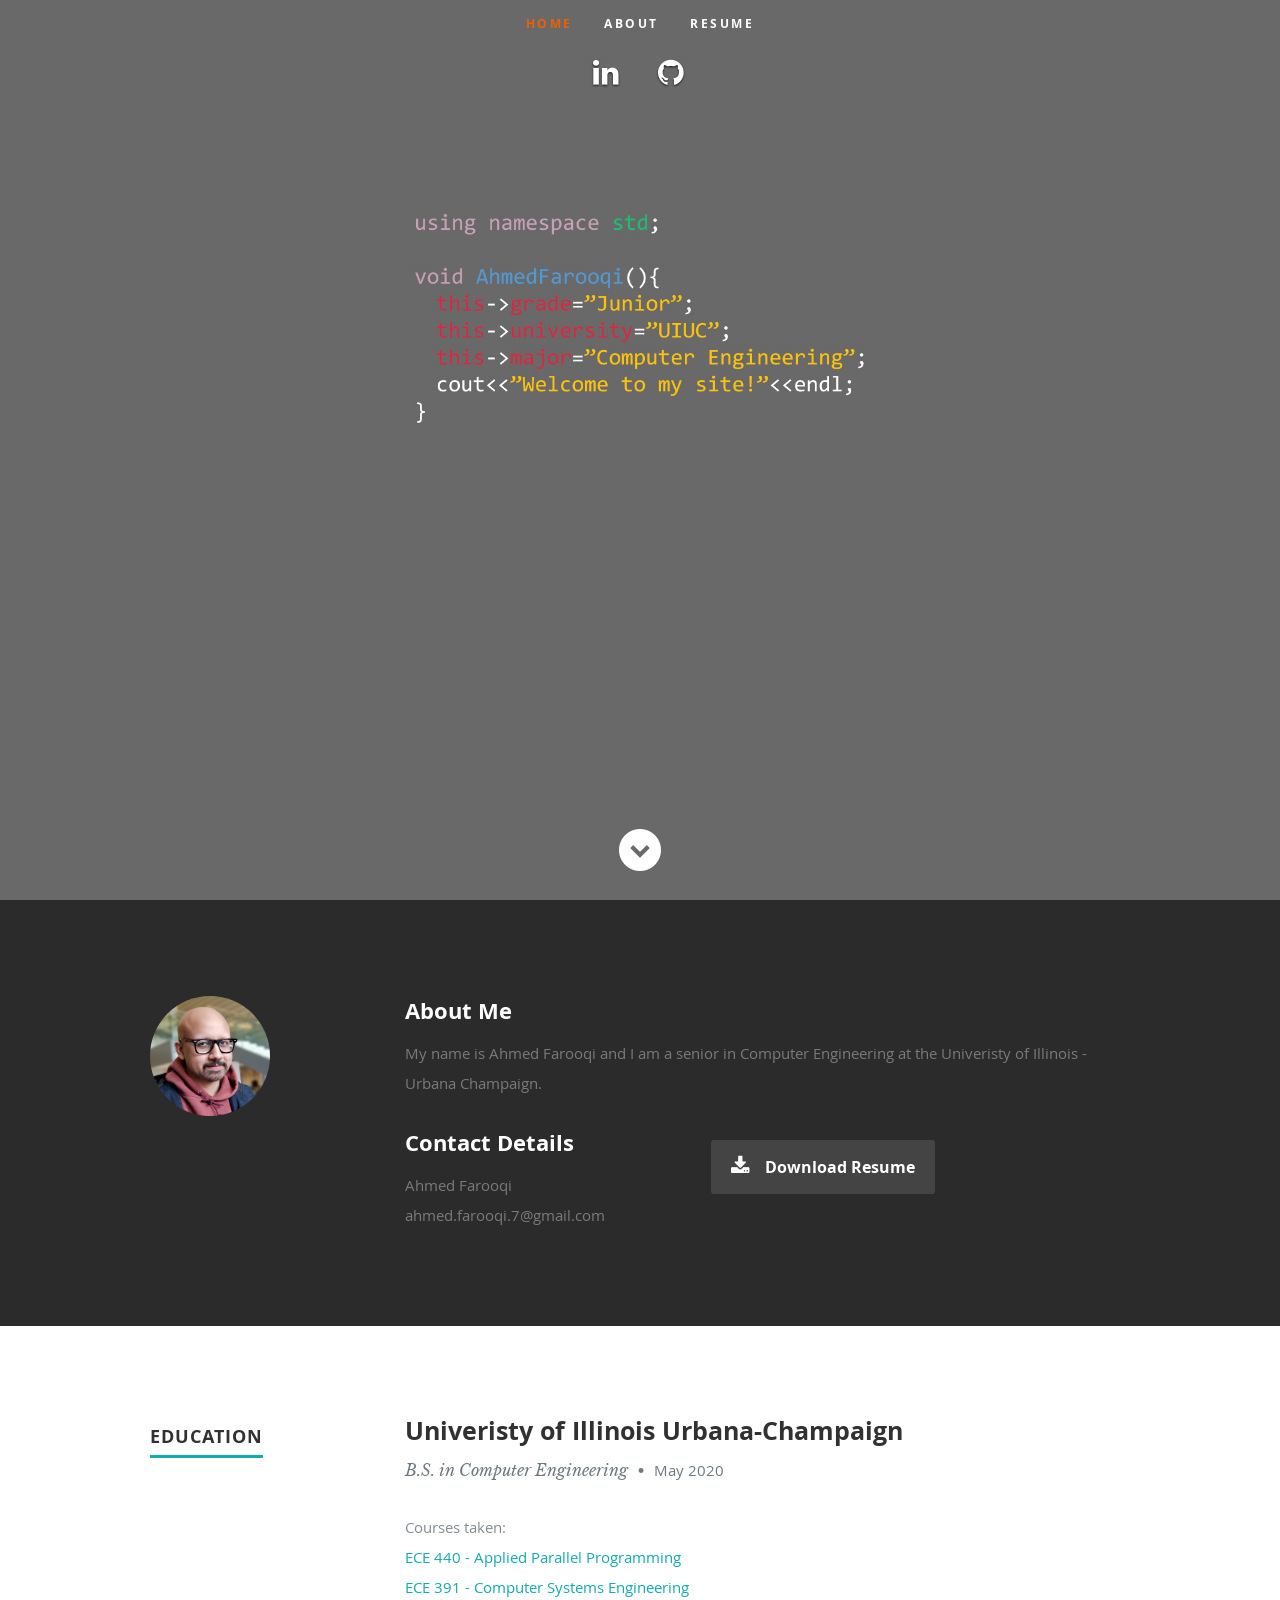
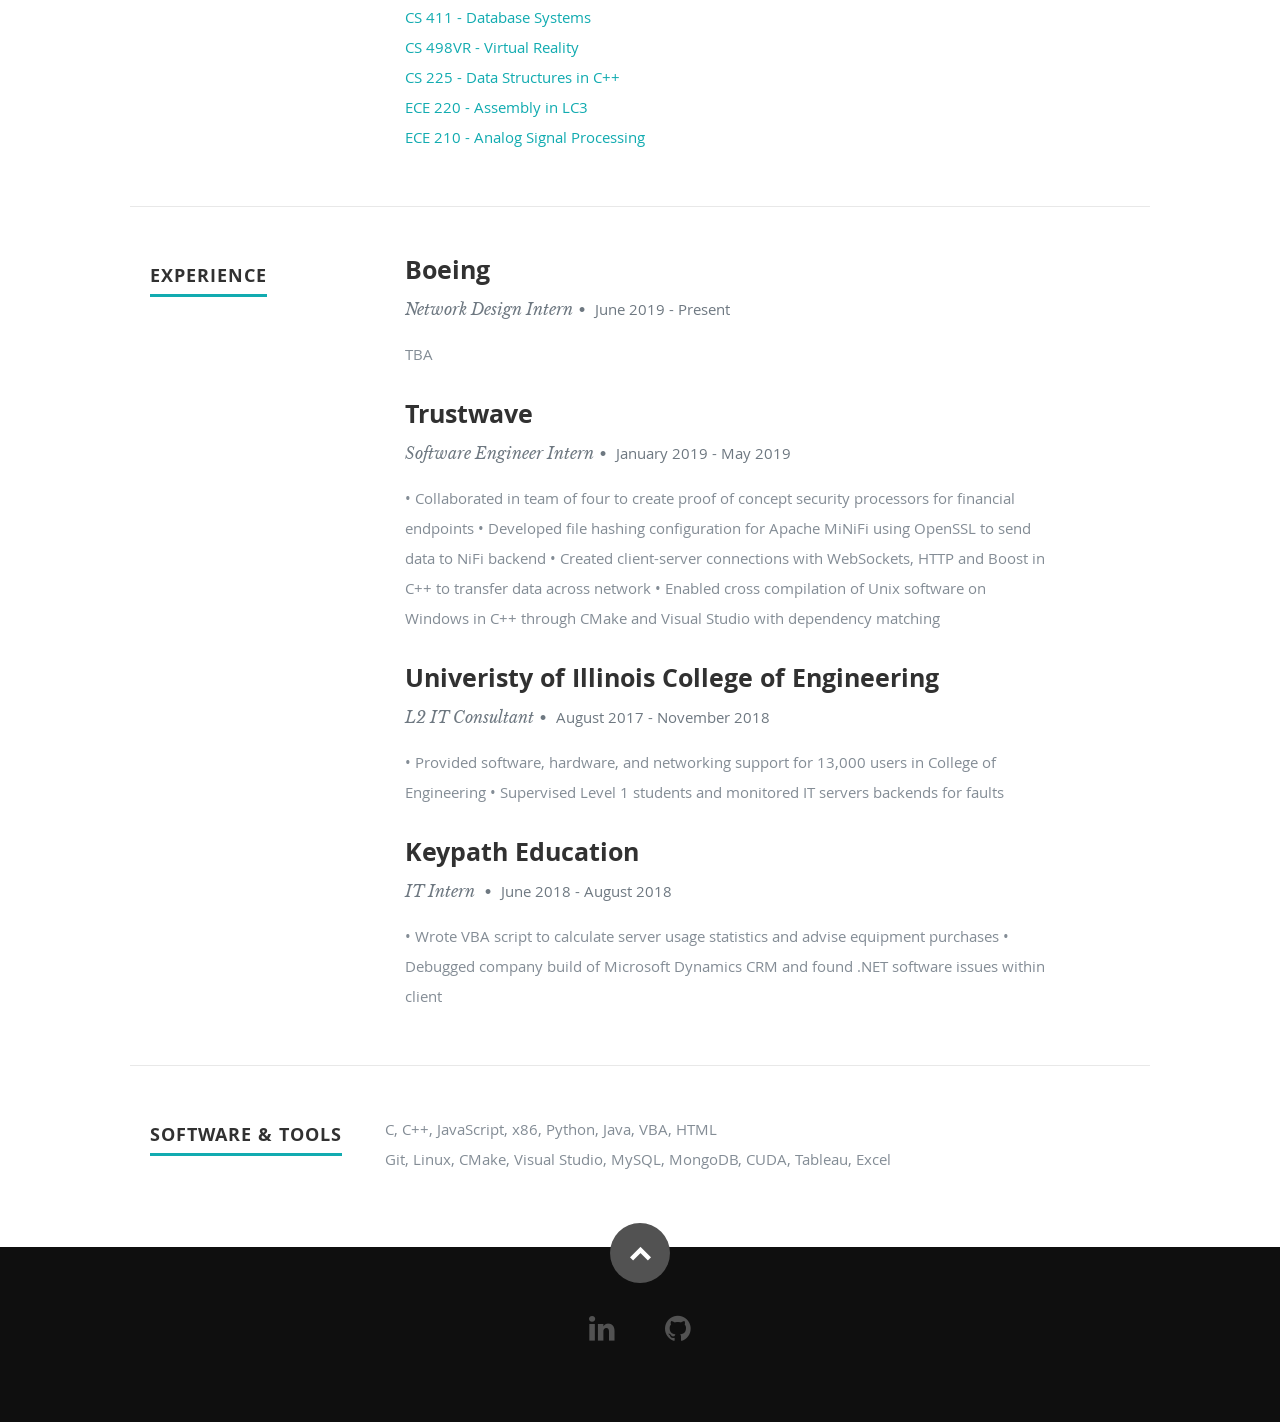
==== index.html @ 37fa0930 "formatingv2" ====
<!DOCTYPE html>

<html class="no-js" lang="en">
<head>

   <!--- Basic Page Needs
   ================================================== -->
   <meta charset="utf-8">
	<title>Ahmed Farooqi</title>
	<meta name="description" content="">
	<meta name="author" content="">

   <!-- Mobile Specific Metas
   ================================================== -->
	<meta name="viewport" content="width=device-width, initial-scale=1, maximum-scale=1">

	<!-- CSS
    ================================================== -->
   <link rel="stylesheet" href="css/default.css">
	<link rel="stylesheet" href="css/layout.css">
   <link rel="stylesheet" href="css/media-queries.css">
   <link rel="stylesheet" href="css/magnific-popup.css">

   <!-- Script
   ================================================== -->
	<script src="js/modernizr.js"></script>

   <!-- Favicons
	================================================== -->
	<link rel="shortcut icon" href="favicon.png" >

</head>

<body>

   <!-- Header
   ================================================== -->
   <header id="home">

      <nav id="nav-wrap">

         <a class="mobile-btn" href="#nav-wrap" title="Show navigation">Show navigation</a>
	      <a class="mobile-btn" href="#" title="Hide navigation">Hide navigation</a>

         <ul id="nav" class="nav">
            <li class="current"><a class="smoothscroll" href="#home">Home</a></li>
            <li><a class="smoothscroll" href="#about">About</a></li>
	         <li><a class="smoothscroll" href="#resume">Resume</a></li>
<!--             <li><a class="smoothscroll" href="#portfolio">Projects</a></li> -->

				<ul class="social">
    	        	<li><a href="https://www.linkedin.com/in/ahmedfarooqi/"><i class="fa fa-linkedin"></i></a></li>
					<li><a href="https://github.com/ahmedfarooqi"><i class="fa fa-github"></i></a></li>
            	</ul>

			 
         </ul> <!-- end #nav -->

      </nav> <!-- end #nav-wrap -->

<!--      <div class="row banner">-->
<!--         <div class="banner-text">-->
<!--            <h1 class="responsive-headline">Ahmed Farooqi</h1>-->
<!--            <h3><span>I am a junior in computer engineering at University of Illinois - UrbanaChampaign. Thank you for checking out my website!</span></h3>-->
<!--            <hr />-->
<!--            <ul class="social">-->
<!--               <li><a href="https://www.linkedin.com/in/ahmedfarooqi/"><i class="fa fa-linkedin"></i></a></li>-->
<!--				<li><a href="https://github.com/ahmedfarooqi"><i class="fa fa-github"></i></a></li>-->

<!--            </ul>-->
<!--         </div>-->
<!--      </div>-->

      <p class="scrolldown">
         <a class="smoothscroll" href="#about"><i class="icon-down-circle"></i></a>
      </p>

   </header> <!-- Header End -->


   <!-- About Section
   ================================================== -->
   <section id="about">

      <div class="row">

         <div class="three columns">

            <img class="profile-pic"  src="images/profilepic.jpg" alt="" />

         </div>

         <div class="nine columns main-col">

            <h2>About Me</h2>

            <p>My name is Ahmed Farooqi and I am a senior in Computer Engineering at the Univeristy of Illinois - Urbana Champaign.
            </p>

            <div class="row">

               <div class="columns contact-details">

                  <h2>Contact Details</h2>
                  <p class="address">
						   <span>Ahmed Farooqi</span><br>
						   
                     <span>ahmed.farooqi.7@gmail.com</span>
					   </p>

               </div>

               <div class="columns download">
                  <p>
                     <a href="https://drive.google.com/file/d/1cuCuncNG4S2mL6rkZmAM8iE_gE6pbC1V/view" class="button"><i class="fa fa-download"></i>Download Resume</a>
                  </p>
               </div>
			</div>
            
         </div> <!-- end .main-col -->
      </div>

   </section> <!-- About Section End-->


   <!-- Resume Section
   ================================================== -->
   <section id="resume">

      <!-- Education
      ----------------------------------------------- -->
      <div class="row education">

         <div class="three columns header-col">
            <h1><span>Education</span></h1>
         </div>

         <div class="nine columns main-col">

             

            <div class="row item">

               <div class="twelve columns">

                  <h3>Univeristy of Illinois Urbana-Champaign</h3>
                  <p class="info">B.S. in Computer Engineering <span>&bull;</span> <em class="date">May 2020</em></p>

                  <p>
                  <div>Courses taken:</div>
					<div><a>ECE 440 - Applied Parallel Programming</a></div>
					<div><a>ECE 391 - Computer Systems Engineering</a></div>
					<div><a>CS 411 - Database Systems</a></div>
					<div><a>CS 498VR - Virtual Reality</a></div>	
   				    <div><a>CS 225 - Data Structures in C++</a></div>
					<div><a>ECE 220 - Assembly in LC3</a></div>
				   <div><a>ECE 210 - Analog Signal Processing</a></div>
  
                  </p>

               </div>

            </div> <!-- item end -->

         </div> <!-- main-col end -->

      </div> <!-- End Education -->


      <!-- Work
      ----------------------------------------------- -->
      <div class="row work">

         <div class="three columns header-col">
            <h1><span>Experience</span></h1>
         </div>

         <div class="nine columns main-col">
			 
			 <div class="row item">

               <div class="twelve columns">

                  <h3>Boeing</h3>
                  <p class="info">Network Design Intern<span>&bull;</span> <em class="date">June 2019 - Present</em></p>

                  <p>
                  TBA
                  </p>

               </div>

            </div> <!-- item end -->
			 
			 <div class="row item">

               <div class="twelve columns">

                  <h3>Trustwave</h3>
                  <p class="info">Software Engineer Intern<span>&bull;</span> <em class="date">January 2019 - May 2019</em></p>

                  <p>
                  • Collaborated in team of four to create proof of concept security processors for financial endpoints 
				  • Developed file hashing configuration for Apache MiNiFi using OpenSSL to send data to NiFi backend 
				  • Created client-server connections with WebSockets, HTTP and Boost in C++ to transfer data across network 
				  • Enabled cross compilation of Unix software on Windows in C++ through CMake and Visual Studio with dependency matching
                  </p>

               </div>

            </div> <!-- item end -->
			 
			<div class="row item">

               <div class="twelve columns">

                  <h3>Univeristy of Illinois College of Engineering</h3>
                  <p class="info">L2 IT Consultant<span>&bull;</span> <em class="date">August 2017 - November 2018</em></p>

                  <p>
                  • Provided software, hardware, and networking support for 13,000 users in College of Engineering 
				  • Supervised Level 1 students and monitored IT servers backends for faults
                  </p>

               </div>

            </div> <!-- item end -->
            <div class="row item">

               <div class="twelve columns">

                  <h3>Keypath Education</h3>
                  <p class="info">IT Intern <span>&bull;</span> <em class="date">June 2018 - August 2018</em></p>

                  <p>
                  • Wrote VBA script to calculate server usage statistics and advise equipment purchases 
				  • Debugged company build of Microsoft Dynamics CRM and found .NET software issues within client 
                  </p>

               </div>

            </div> <!-- item end -->

            

         </div> <!-- main-col end -->

      </div> <!-- End Work -->


      <!-- Skills
      ----------------------------------------------- -->
      <div class="row skill">

         <div class="three columns header-col">
           <h1><span>Software & Tools</span></h1>
</div>
         C, C++, JavaScript, x86, Python, Java, VBA, HTML
         <div class="nine">


<!--          <div class="three columns header-col">-->
<!--            <h1><span>Tools</span></h1>-->
<!--         </div>-->Git, Linux, CMake, Visual Studio, MySQL, MongoDB, CUDA, Tableau, Excel
         <div class="nine columns main-col">  
		  </div>
			</div> <!-- main-col end -->

      </div> <!-- End skills -->

   </section> <!-- Resume Section End-->






<!--test-->




   <!-- footer
   ================================================== -->
   <footer>

      <div class="row">

         <div class="twelve columns">

            <ul class="social-links">
      
               <li><a href="https://www.linkedin.com/in/ahmedfarooqi/"><i class="fa fa-linkedin"></i></a></li>
				<li><a href="https://github.com/ahmedfarooqi"><i class="fa fa-github"></i></a></li>
          
            </ul>

        
         </div>

         <div id="go-top"><a class="smoothscroll" title="Back to Top" href="#home"><i class="icon-up-open"></i></a></div>

      </div>

   </footer> <!-- Footer End-->

   <!-- Java Script
   ================================================== -->
   <script src="http://ajax.googleapis.com/ajax/libs/jquery/1.10.2/jquery.min.js"></script>
   <script>window.jQuery || document.write('<script src="js/jquery-1.10.2.min.js"><\/script>')</script>
   <script type="text/javascript" src="js/jquery-migrate-1.2.1.min.js"></script>

   <script src="js/jquery.flexslider.js"></script>
   <script src="js/waypoints.js"></script>
   <script src="js/jquery.fittext.js"></script>
   <script src="js/magnific-popup.js"></script>
   <script src="js/init.js"></script>

</body>

</html>
---- css/default.css ----
/*


TOC:
a. Webfonts and Icon fonts
b. Reset
c. Default Styles
   1. Basic
   2. Typography
   3. Links
   4. Images
   5. Buttons
   6. Forms
d. Grid
e. Others
   1. Clearing
   2. Misc

=====================================================================  */

/* ------------------------------------------------------------------ */
/* a. Webfonts and Icon fonts
 ------------------------------------------------------------------ */

@import url("fonts.css");
@import url("fontello/css/fontello.css");
@import url("font-awesome/css/font-awesome.min.css");

/* ------------------------------------------------------------------
/* b. Reset
      Adapted from:
      Normalize.css - https://github.com/necolas/normalize.css/
      HTML5 Doctor Reset - html5doctor.com/html-5-reset-stylesheet/
/* ------------------------------------------------------------------ */

html, body, div, span, object, iframe,
h1, h2, h3, h4, h5, h6, p, blockquote, pre,
abbr, address, cite, code,
del, dfn, em, img, ins, kbd, q, samp,
small, strong, sub, sup, var,
b, i,
dl, dt, dd, ol, ul, li,
fieldset, form, label, legend,
table, caption, tbody, tfoot, thead, tr, th, td,
article, aside, canvas, details, figcaption, figure,
footer, header, hgroup, menu, nav, section, summary,
time, mark, audio, video {
   margin: 0;
   padding: 0;
   border: 0;
   outline: 0;
   font-size: 100%;
   vertical-align: baseline;
   background: transparent;
}

article,aside,details,figcaption,figure,
footer,header,hgroup,menu,nav,section {
   display: block;
}

audio,
canvas,
video {
   display: inline-block;
}

audio:not([controls]) {
   display: none;
   height: 0;
}

[hidden] { display: none; }

code, kbd, pre, samp {
   font-family: monospace, serif;
   font-size: 1em;
}

pre {
   white-space: pre;
   white-space: pre-wrap;
   word-wrap: break-word;
}

blockquote, q { quotes: &#8220 &#8220; }

blockquote:before, blockquote:after,
q:before, q:after {
   content: '';
   content: none;
}

ins {
   background-color: #ff9;
   color: #000;
   text-decoration: none;
}

mark {
   background-color: #A7F4F6;
   color: #555;
}

del { text-decoration: line-through; }

abbr[title], dfn[title] {
   border-bottom: 1px dotted;
   cursor: help;
}

table {
   border-collapse: collapse;
   border-spacing: 0;
}


/* ------------------------------------------------------------------ */
/* c. Default and Basic Styles
      Adapted from:
      Skeleton CSS Framework - http://www.getskeleton.com/
      Typeplate Typographic Starter Kit - http://typeplate.com/
/* ------------------------------------------------------------------ */

/*  1. Basic  ------------------------------------------------------- */

*,
*:before,
*:after {
   -moz-box-sizing: border-box;
   -webkit-box-sizing: border-box;
   box-sizing: border-box;
}

html {
   font-size: 62.5%;
   -webkit-font-smoothing: antialiased;
}

body {
   background: #fff;
   font-family: 'opensans-regular', sans-serif;
   font-weight: normal;
   font-size: 15px;
   line-height: 30px;
	color: #838C95;

   -webkit-font-smoothing: antialiased; /* Fix for webkit rendering */
	-webkit-text-size-adjust: 100%;
}

/*  2. Typography
       Vertical rhythm with leading derived from 6
--------------------------------------------------------------------- */

h1, h2, h3, h4, h5, h6 {
   color: #313131;
	font-family: 'opensans-bold', sans-serif;
   font-weight: normal;
}
h1 a, h2 a, h3 a, h4 a, h5 a, h6 a { font-weight: inherit; }
h1 { font-size: 38px; line-height: 42px; margin-bottom: 12px; letter-spacing: -1px; }
h2 { font-size: 28px; line-height: 36px; margin-bottom: 6px; }
h3 { font-size: 22px; line-height: 30px; margin-bottom: 12px; }
h4 { font-size: 20px; line-height: 30px; margin-bottom: 6px; }
h5 { font-size: 18px; line-height: 30px; }
h6 { font-size: 14px; line-height: 30px; }
.subheader { }

p { margin: 0 0 30px 0; }
p img { margin: 0; }
p.lead {
   font: 19px/36px 'opensans-light', sans-serif;
   margin-bottom: 18px;
}

/* for 'em' and 'strong' tags, font-size and line-height should be same with
the body tag due to rendering problems in some browsers */
em { font: 15px/30px 'opensans-italic', sans-serif; }
strong, b { font: 15px/30px 'opensans-bold', sans-serif; }
small { font-size: 11px; line-height: inherit; }

/*	Blockquotes */
blockquote {
   margin: 30px 0px;
   padding-left: 40px;
   position: relative;
}
blockquote:before {
   content: "\201C";
   opacity: 0.45;
   font-size: 80px;
   line-height: 0px;
   margin: 0;
   font-family: arial, sans-serif;

   position: absolute;
   top:  30px;
	left: 0;
}
blockquote p {
   font-family: 'librebaskerville-italic', serif;
   padding: 0;
   font-size: 18px;
   line-height: 36px;
}
blockquote cite {
   display: block;
   font-size: 12px;
   font-style: normal;
   line-height: 18px;
}
blockquote cite:before { content: "\2014 \0020"; }
blockquote cite a,
blockquote cite a:visited { color: #8B9798; border: none }

/* ---------------------------------------------------------------------
/*  Pull Quotes Markup
/*
    <aside class="pull-quote">
		<blockquote>
			<p></p>
		</blockquote>
	 </aside>
/*
/* --------------------------------------------------------------------- */
.pull-quote {
   position: relative;
	padding: 18px 30px 18px 0px;
}
.pull-quote:before,
.pull-quote:after {
	height: 1em;
	opacity: 0.45;
	position: absolute;
	font-size: 80px;
   font-family: Arial, Sans-Serif;
}
.pull-quote:before {
	content: "\201C";
	top:  33px;
	left: 0;
}
.pull-quote:after {
	content: '\201D';
	bottom: -33px;
	right: 0;
}
.pull-quote blockquote {
   margin: 0;
}
.pull-quote blockquote:before {
   content: none;
}

/* Abbreviations */
abbr {
   font-family: 'opensans-bold', sans-serif;
	font-variant: small-caps;
	text-transform: lowercase;
   letter-spacing: .5px;
	color: gray;
}
abbr:hover { cursor: help; }

/* drop cap */
.drop-cap:first-letter {
	float: left;
	margin: 0;
	padding: 14px 6px 0 0;
	font-size: 84px;
	font-family: /* Copperplate */ 'opensans-bold', sans-serif;
   line-height: 60px;
	text-indent: 0;
	background: transparent;
	color: inherit;
}

hr { border: solid #E3E3E3; border-width: 1px 0 0; clear: both; margin: 11px 0 30px; height: 0; }


/*  3. Links  ------------------------------------------------------- */

a, a:visited {
   text-decoration: none;
   outline: 0;
   color: #11ABB0;

   -webkit-transition: color .3s ease-in-out;
   -moz-transition: color .3s ease-in-out;
   -o-transition: color .3s ease-in-out;
   transition: color .3s ease-in-out;
}
a:hover, a:focus { color: #313131; }
p a, p a:visited { line-height: inherit; }


/*  4. List  --------------------------------------------------------- */

ul, ol { margin-bottom: 24px; margin-top: 12px; }
ul { list-style: none outside; }
ol { list-style: decimal; }
ol, ul.square, ul.circle, ul.disc { margin-left: 30px; }
ul.square { list-style: square outside; }
ul.circle { list-style: circle outside; }
ul.disc { list-style: disc outside; }
ul ul, ul ol,
ol ol, ol ul { margin: 6px 0 6px 30px; }
ul ul li, ul ol li,
ol ol li, ol ul li { margin-bottom: 6px; }
li { line-height: 18px; margin-bottom: 12px; }
ul.large li { }
li p { }

/* ---------------------------------------------------------------------
/*  Stats Tab Markup

    <ul class="stats-tabs">
		<li><a href="#">[value]<b>[name]</b></a></li>
	 </ul>

    Extend this object into your markup.
/*
/* --------------------------------------------------------------------- */
.stats-tabs {
   padding: 0;
   margin: 24px 0;
}
.stats-tabs li {
	display: inline-block;
	margin: 0 10px 18px 0;
	padding: 0 10px 0 0;
	border-right: 1px solid #ccc;
}
.stats-tabs li:last-child {
	margin: 0;
	padding: 0;
	border: none;
}
.stats-tabs li a {
	display: inline-block;
	font-size: 22px;
	font-family: 'opensans-bold', sans-serif;
   border: none;
   color: #313131;
}
.stats-tabs li a:hover {
   color:#11ABB0;
}
.stats-tabs li a b {
	display: block;
	margin: 6px 0 0 0;
	font-size: 13px;
	font-family: 'opensans-regular', sans-serif;
   color: #8B9798;
}

/* definition list */
dl { margin: 12px 0; }
dt { margin: 0; color:#11ABB0; }
dd { margin: 0 0 0 20px; }

/* Lining Definition Style Markup */
.lining dt,
.lining dd {
	display: inline;
	margin: 0;
}
.lining dt + dt:before,
.lining dd + dt:before {
	content: "\A";
	white-space: pre;
}
.lining dd + dd:before {
	content: ", ";
}
.lining dd:before {
	content: ": ";
	margin-left: -0.2em;
}

/* Dictionary Definition Style Markup */
.dictionary-style dt {
	display: inline;
	counter-reset: definitions;
}
.dictionary-style dt + dt:before {
	content: ", ";
	margin-left: -0.2em;
}
.dictionary-style dd {
	display: block;
	counter-increment: definitions;
}
.dictionary-style dd:before {
	content: counter(definitions, decimal) ". ";
}

/* Pagination */
.pagination {
   margin: 36px auto;
   text-align: center;
}
.pagination ul li {
   display: inline-block;
   margin: 0;
   padding: 0;
}
.pagination .page-numbers {
   font: 15px/18px 'opensans-bold', sans-serif;
   display: inline-block;
   padding: 6px 10px;
   margin-right: 3px;
   margin-bottom: 6px;
	color: #6E757C;
	background-color: #E6E8EB;

	-webkit-transition: all 200ms ease-in-out;
	-moz-transition: all 200ms ease-in-out;
	-o-transition: all 200ms ease-in-out;
	-ms-transition: all 200ms ease-in-out;
	transition: all 200ms ease-in-out;

   -moz-border-radius: 3px;
   -webkit-border-radius: 3px;
   -khtml-border-radius: 3px;
	border-radius: 3px;
}
.pagination .page-numbers:hover {
   background: #838A91;
   color: #fff;
}
.pagination .current,
.pagination .current:hover {
   background-color: #11ABB0;
   color: #fff;
}
.pagination .inactive,
.pagination .inactive:hover {
   background-color: #E6E8EB;
	color: #A9ADB2;
}
.pagination .prev, .pagination .next {}

/*  5. Images  --------------------------------------------------------- */

img {
   max-width: 100%;
   height: auto;
}
img.pull-right { margin: 12px 0px 0px 18px; }
img.pull-left { margin: 12px 18px 0px 0px; }

/*  6. Buttons  --------------------------------------------------------- */

.button,
.button:visited,
button,
input[type="submit"],
input[type="reset"],
input[type="button"] {
   font: 16px/30px 'opensans-bold', sans-serif;
   background: #11ABB0;
   display: inline-block;
	text-decoration: none;
   letter-spacing: 0;
   color: #fff;
	padding: 12px 20px;
	margin-bottom: 18px;
   border: none;
   cursor: pointer;
   height: auto;

   -webkit-transition: all .2s ease-in-out;
	-moz-transition: all .2s ease-in-out;
	-o-transition: all .2s ease-in-out;
	-ms-transition: all .2s ease-in-out;
	transition: all .2s ease-in-out;

   -moz-border-radius: 3px;
   -webkit-border-radius: 3px;
   -khtml-border-radius: 3px;
   border-radius: 3px;
}

.button:hover,
button:hover,
input[type="submit"]:hover,
input[type="reset"]:hover,
input[type="button"]:hover {
   background: #3d4145;
   color: #fff;
}

.button:active,
button:active,
input[type="submit"]:active,
input[type="reset"]:active,
input[type="button"]:active {
   background: #3d4145;
   color: #fff;
}

.button.full-width,
button.full-width,
input[type="submit"].full-width,
input[type="reset"].full-width,
input[type="button"].full-width {
	width: 100%;
	padding-left: 0 !important;
	padding-right: 0 !important;
	text-align: center;
}

/* Fix for odd Mozilla border & padding issues */
button::-moz-focus-inner,
input::-moz-focus-inner {
    border: 0;
    padding: 0;
}


/*  7. Forms  --------------------------------------------------------- */

form { margin-bottom: 24px; }
fieldset { margin-bottom: 24px; }

input[type="text"],
input[type="password"],
input[type="email"],
textarea,
select {
   display: block;
   padding: 18px 15px;
   margin: 0 0 24px 0;
   border: 0;
   outline: none;
   vertical-align: middle;
   min-width: 225px;
	max-width: 100%;
   font-size: 15px;
   line-height: 24px;
	color: #647373;
	background: #D3D9D9;

}

/* select { padding: 0;
   width: 220px;
   } */

input[type="text"]:focus,
input[type="password"]:focus,
input[type="email"]:focus,
textarea:focus {
   color: #B3B7BC;
	background-color: #3d4145;
}

textarea { min-height: 220px; }

label,
legend {
   font: 16px/24px 'opensans-bold', sans-serif;
	margin: 12px 0;
   color: #3d4145;
   display: block;
}
label span,
legend span {
	color: #8B9798;
   font: 14px/24px 'opensans-regular', sans-serif;
}

input[type="checkbox"],
input[type="radio"] {
    font-size: 15px;
    color: #737373;
}

input[type="checkbox"] { display: inline; }

/* ------------------------------------------------------------------ */
/* d. Grid
---------------------------------------------------------------------
   gutter = 40px.
/* ------------------------------------------------------------------ */

/* default
--------------------------------------------------------------- */
.row {
   width: 96%;
   max-width: 1020px;
   margin: 0 auto;
}
/* fixed width for IE8 */
.ie .row { width: 1000px ; }

.narrow .row { max-width: 980px; }

.row .row { width: auto; max-width: none; margin: 0 -20px; }

/* row clearing */
.row:before,
.row:after {
    content: " ";
    display: table;
}
.row:after {
    clear: both;
}

.column, .columns {
   position: relative;
   padding: 0 20px;
   min-height: 1px;
   float: left;
}
.column.centered, .columns.centered  {
    float: none;
    margin: 0 auto;
}

/* removed gutters */
.row.collapsed > .column,
.row.collapsed > .columns,
.column.collapsed, .columns.collapsed  { padding: 0; }

[class*="column"] + [class*="column"]:last-child { float: right; }
[class*="column"] + [class*="column"].end { float: right; }

/* column widths */
.row .one         { width: 8.33333%; }
.row .two         { width: 16.66667%; }
.row .three       { width: 25%; }
.row .four        { width: 33.33333%; }
.row .five        { width: 41.66667%; }
.row .six         { width: 50%; }
.row .seven       { width: 58.33333%; }
.row .eight       { width: 66.66667%; }
.row .nine        { width: 75%; }
.row .ten         { width: 83.33333%; }
.row .eleven      { width: 91.66667%; }
.row .twelve      { width: 100%; }

/* Offsets */
.row .offset-1    { margin-left: 8.33333%; }
.row .offset-2    { margin-left: 16.66667%; }
.row .offset-3    { margin-left: 25%; }
.row .offset-4    { margin-left: 33.33333%; }
.row .offset-5    { margin-left: 41.66667%; }
.row .offset-6    { margin-left: 50%; }
.row .offset-7    { margin-left: 58.33333%; }
.row .offset-8    { margin-left: 66.66667%; }
.row .offset-9    { margin-left: 75%; }
.row .offset-10   { margin-left: 83.33333%; }
.row .offset-11   { margin-left: 91.66667%; }

/* Push/Pull */
.row .push-1      { left: 8.33333%; }
.row .pull-1      { right: 8.33333%; }
.row .push-2      { left: 16.66667%; 	}
.row .pull-2      { right: 16.66667%; }
.row .push-3      { left: 25%; }
.row .pull-3      { right: 25%;	}
.row .push-4      { left: 33.33333%; }
.row .pull-4      { right: 33.33333%; }
.row .push-5      { left: 41.66667%; }
.row .pull-5      { right: 41.66667%; }
.row .push-6      { left: 50%; }
.row .pull-6      { right: 50%; }
.row .push-7      { left: 58.33333%; }
.row .pull-7      { right: 58.33333%; }
.row .push-8      { left: 66.66667%; 	}
.row .pull-8      { right: 66.66667%; }
.row .push-9      { left: 75%; }
.row .pull-9      { right: 75%; }
.row .push-10     { left: 83.33333%; }
.row .pull-10     { right: 83.33333%; }
.row .push-11     { left: 91.66667%; }
.row .pull-11     { right: 91.66667%; }

/* block grids
--------------------------------------------------------------------- */
.bgrid-sixths [class*="column"]   { width: 16.66667%; }
.bgrid-quarters [class*="column"] { width: 25%; }
.bgrid-thirds [class*="column"]   { width: 33.33333%; }
.bgrid-halves [class*="column"]   { width: 50%; }

[class*="bgrid"] [class*="column"] + [class*="column"]:last-child { float: left; }

/* Left clearing for block grid columns - columns that changes width in
different screen sizes. Allows columns with different heights to align
properly.
--------------------------------------------------------------------- */
.first { clear: left; }   /* first column in default screen */
.s-first { clear: none; } /* first column in smaller screens */

/* smaller screens
--------------------------------------------------------------- */
@media only screen and (max-width: 900px) {

   /* block grids on small screens */
   .s-bgrid-sixths [class*="column"]   { width: 16.66667%; }
   .s-bgrid-quarters [class*="column"] { width: 25%; }
   .s-bgrid-thirds [class*="column"]   { width: 33.33333%; }
   .s-bgrid-halves [class*="column"]   { width: 50%; }

   /* block grids left clearing */
   .first { clear: none; }
   .s-first { clear: left; }

}

/* mobile wide/smaller tablets
--------------------------------------------------------------- */
@media only screen and (max-width: 767px) {

   .row {
	   width: 460px;
	   margin: 0 auto;
      padding: 0;
	}
   .column, .columns {
	   width: auto !important;
	   float: none;
	   margin-left: 0;
	   margin-right: 0;
      padding: 0 30px;
   }
   .row .row { width: auto; max-width: none; margin: 0 -30px; }

   [class*="column"] + [class*="column"]:last-child { float: none; }
   [class*="bgrid"] [class*="column"] + [class*="column"]:last-child { float: none; }

   /* Offsets */
   .row .offset-1    { margin-left: 0%; }
   .row .offset-2    { margin-left: 0%; }
   .row .offset-3    { margin-left: 0%; }
   .row .offset-4    { margin-left: 0%; }
   .row .offset-5    { margin-left: 0%; }
   .row .offset-6    { margin-left: 0%; }
   .row .offset-7    { margin-left: 0%; }
   .row .offset-8    { margin-left: 0%; }
   .row .offset-9    { margin-left: 0%; }
   .row .offset-10   { margin-left: 0%; }
   .row .offset-11   { margin-left: 0%; }
}

/* mobile narrow
--------------------------------------------------------------- */
@media only screen and (max-width: 460px) {

   .row { width: auto; }

}

/* larger screens
--------------------------------------------------------------- */
@media screen and (min-width: 1200px) {

   .wide .row { max-width: 1180px; }

}

/* ------------------------------------------------------------------ */
/* e. Others
/* ------------------------------------------------------------------ */

/*  1. Clearing
    (http://nicolasgallagher.com/micro-clearfix-hack/
--------------------------------------------------------------------- */

.cf:before,
.cf:after {
    content: " ";
    display: table;
}
.cf:after {
    clear: both;
}

/*  2. Misc -------------------------------------------------------- */

.remove-bottom { margin-bottom: 0 !important; }
.half-bottom { margin-bottom: 12px !important; }
.add-bottom { margin-bottom: 24px !important; }
.no-border { border: none; }

.text-center  { text-align: center !important; }
.text-left    { text-align: left !important; }
.text-right   { text-align: right !important; }
.pull-left    { float: left !important; }
.pull-right   { float: right !important; }
.align-center {
	margin-left: auto !important;
	margin-right: auto !important;
	text-align: center !important;
}
---- css/layout.css ----
/*


   TOC:
   a. General Styles
   b. Header Styles
   c. About Section
   d. Resume Section
   e. Portfolio Section
   f. Call To Action Section
   g. Testimonials Section
   h. Contact Section
   i. Footer

===================================================================== */

/* ------------------------------------------------------------------ */
/* a. General Styles
/* ------------------------------------------------------------------ */

body { background: #0f0f0f; }

/* ------------------------------------------------------------------ */
/* b. Header Styles
/* ------------------------------------------------------------------ */

header {
   position: relative;
   height: 800px;
   min-height: 500px;
   width: 100%;
   background: #161415 url(../images/header-background.jpg) no-repeat top center;
   background-size: cover !important;
	-webkit-background-size: cover !important;
   text-align: center;
   overflow: hidden;
}

/* vertically center banner section */
header:before {
   content: '';
   display: inline-block;
   vertical-align: middle;
   height: 100%;
}
header .banner {
   display: inline-block;
   vertical-align: middle;
   margin: 0 auto;
   width: 85%;
   padding-bottom: 30px;s
   text-align: center;
}

header .banner-text { width: 100%; }
header .banner-text h1 {
   font: 90px/1.1em 'opensans-bold', sans-serif;
   color: #fff;
   letter-spacing: -2px;
   margin: 0 auto 18px auto;
   text-shadow: 0px 1px 3px rgba(0, 0, 0, .8);
}
header .banner-text h3 {
   font: 18px/1.9em 'librebaskerville-regular', serif;
   color: #A8A8A8;
   margin: 0 auto;
   width: 70%;
   text-shadow: 0px 1px 2px rgba(0, 0, 0, .5);
}
header .banner-text h3 span,
header .banner-text h3 a {
   color: #fff;
}
header .banner-text hr {
   width: 60%;
   margin: 18px auto 24px auto;
   border-color: #2F2D2E;
   border-color: rgba(150, 150, 150, .1);
}

/* header social links */
header .social {
   margin: 24px 0;
   padding: 0;
   font-size: 30px;
   text-shadow: 0px 1px 2px rgba(0, 0, 0, .8);
}
header .social li {
   display: inline-block;
   margin: 0 15px;
   padding: 0;
}
header .social li a { color: #fff; }
header .social li a:hover { color: #11ABB0; }

/* scrolldown link */
header .scrolldown a {
   position: absolute;
   bottom: 30px;
   left: 50%;
   margin-left: -29px;
   color: #fff;
   display: block;
   height: 42px;
   width: 42px;
   font-size: 42px;
   line-height: 42px;
   color: #fff;
   border-radius: 100%;

   -webkit-transition: all .3s ease-in-out;
   -moz-transition: all .3s ease-in-out;
   -o-transition: all .3s ease-in-out;
   transition: all .3s ease-in-out;
}
header .scrolldown a:hover { color: #11ABB0; }

/* primary navigation
--------------------------------------------------------------------- */
#nav-wrap ul, #nav-wrap li, #nav-wrap a {
	 margin: 0;
	 padding: 0;
	 border: none;
	 outline: none;
}

/* nav-wrap */
#nav-wrap {
   font: 12px 'opensans-bold', sans-serif;
   width: 100%;
   text-transform: uppercase;
   letter-spacing: 2.5px;
   margin: 0 auto;
   z-index: 100;
   position: fixed;
   left: 0;
   top: 0;
}
.opaque { background-color: #333; }

/* hide toggle button */
#nav-wrap > a.mobile-btn { display: none; }

ul#nav {
   min-height: 48px;
   width: auto;

   /* center align the menu */
   text-align: center;
}
ul#nav li {
   position: relative;
   list-style: none;
   height: 48px;
   display: inline-block;
}

/* Links */
ul#nav li a {

/* 8px padding top + 8px padding bottom + 32px line-height = 48px */

   display: inline-block;
   padding: 8px 13px;
   line-height: 32px;
	text-decoration: none;
   text-align: left;
   color: #fff;

	-webkit-transition: color .2s ease-in-out;
	-moz-transition: color .2s ease-in-out;
	-o-transition: color .2s ease-in-out;
	-ms-transition: color .2s ease-in-out;
	transition: color .2s ease-in-out;
}

ul#nav li a:active { background-color: transparent !important; }
ul#nav li.current a { color: #F06000; }


/* ------------------------------------------------------------------ */
/* c. About Section
/* ------------------------------------------------------------------ */

#about {
   background: #2B2B2B;
   padding-top: 96px;
   padding-bottom: 66px;
   overflow: hidden;
}

#about a, #about a:visited  { color: #fff; }
#about a:hover, #about a:focus { color: #11ABB0; }

#about h2 {
   font: 22px/30px 'opensans-bold', sans-serif;
   color: #fff;
   margin-bottom: 12px;
}
#about p {
   line-height: 30px;
   color: #7A7A7A;
}
#about .profile-pic {
   position: relative;
   width: 120px;
   height: 120px;
   border-radius: 100%;
}
#about .contact-details { width: 41.66667%; }
#about .download {
   width: 58.33333%;
   padding-top: 6px;
}
#about .main-col { padding-right: 5%; }
#about .download .button {
   margin-top: 6px;
   background: #444;
}
#about .download .button:hover {
   background: #fff;
   color: #2B2B2B;
}
#about .download .button i {
   margin-right: 15px;
   font-size: 20px;
}


/* ------------------------------------------------------------------ */
/* d. Resume Section
/* ------------------------------------------------------------------ */

#resume {
   background: #fff;
   padding-top: 90px;
   padding-bottom: 72px;
   overflow: hidden;
}

#resume a, #resume a:visited  { color: #11ABB0; }
#resume a:hover, #resume a:focus { color: #313131; }

#resume h1 {
   font: 18px/24px 'opensans-bold', sans-serif;
   text-transform: uppercase;
   letter-spacing: 1px;
}
#resume h1 span {
   border-bottom: 3px solid #11ABB0;
   padding-bottom: 6px;
}
#resume h3 {
   font: 25px/30px 'opensans-bold', sans-serif;
}

#resume .header-col { padding-top: 9px; }
#resume .main-col { padding-right: 10%; }

.education, .work {
   margin-bottom: 48px;
   padding-bottom: 24px;
   border-bottom: 1px solid #E8E8E8;
}
#resume .info {
   font: 16px/24px 'librebaskerville-italic', serif;
   color: #6E7881;
   margin-bottom: 18px;
   margin-top: 9px;
}
#resume .info span {
   margin-right: 5px;
   margin-left: 5px;
}
#resume .date {
   font: 15px/24px 'opensans-regular', sans-serif;
   margin-top: 6px;
}

/*----------------------------------------------*/
/*	Skill Bars
/*----------------------------------------------*/

.bars {
	width: 95%;
	float: left;
	padding: 0;
	text-align: left;
}
.bars .skills {
  	margin-top: 36px;
   list-style: none;
}
.bars li {
   position: relative;
  	margin-bottom: 60px;
  	background: #ccc;
  	height: 42px;
  	border-radius: 3px;
}
.bars li em {
	font: 15px 'opensans-bold', sans-serif;
   color: #313131;
	text-transform: uppercase;
   letter-spacing: 2px;
	font-weight: normal;
   position: relative;
	top: -36px;
}
.bar-expand {
   position: absolute;
   left: 0;
   top: 0;

   margin: 0;
   padding-right: 24px;
  	background: #313131;
   display: inline-block;
  	height: 42px;
   line-height: 42px;
   border-radius: 3px 0 0 3px;
}

.photoshop {
  	width: 60%;
  	-moz-animation: photoshop 2s ease;
  	-webkit-animation: photoshop 2s ease;
}
.illustrator {
  	width: 55%;
  	-moz-animation: illustrator 2s ease;
  	-webkit-animation: illustrator 2s ease;
}
.wordpress {
  	width: 50%;
  	-moz-animation: wordpress 2s ease;
  	-webkit-animation: wordpress 2s ease;
}
.css {
  	width: 90%;
  	-moz-animation: css 2s ease;
  	-webkit-animation: css 2s ease;
}
.html5 {
  	width: 80%;
  	-moz-animation: html5 2s ease;
  	-webkit-animation: html5 2s ease;
}
.jquery {
  	width: 50%;
  	-moz-animation: jquery 2s ease;
  	-webkit-animation: jquery 2s ease;
}

@-moz-keyframes photoshop {
  0%   { width: 0px;  }
  100% { width: 60%;  }
}
@-moz-keyframes illustrator {
  0%   { width: 0px;  }
  100% { width: 55%;  }
}
@-moz-keyframes wordpress {
  0%   { width: 0px;  }
  100% { width: 50%;  }
}
@-moz-keyframes css {
  0%   { width: 0px;  }
  100% { width: 90%;  }
}
@-moz-keyframes html5 {
  0%   { width: 0px;  }
  100% { width: 80%;  }
}
@-moz-keyframes jquery {
  0%   { width: 0px;  }
  100% { width: 50%;  }
}

@-webkit-keyframes photoshop {
  0%   { width: 0px;  }
  100% { width: 60%;  }
}
@-webkit-keyframes illustrator {
  0%   { width: 0px;  }
  100% { width: 55%;  }
}
@-webkit-keyframes wordpress {
  0%   { width: 0px;  }
  100% { width: 50%;  }
}
@-webkit-keyframes css {
  0%   { width: 0px;  }
  100% { width: 90%;  }
}
@-webkit-keyframes html5 {
  0%   { width: 0px;  }
  100% { width: 80%;  }
}
@-webkit-keyframes jquery {
  0%   { width: 0px;  }
  100% { width: 50%;  }
}

/* ------------------------------------------------------------------ */
/* e. Portfolio Section
/* ------------------------------------------------------------------ */

#portfolio {
   background: #ebeeee;
   padding-top: 90px;
   padding-bottom: 60px;
}
#portfolio h1 {
   font: 15px/24px 'opensans-semibold', sans-serif;
   text-transform: uppercase;
   letter-spacing: 1px;
   text-align: center;
   margin-bottom: 48px;
   color: #95A3A3;
}

/* Portfolio Content */
#portfolio-wrapper .columns { margin-bottom: 36px; }
.portfolio-item .item-wrap {
   background: #fff;
   overflow: hidden;
   position: relative;

   -webkit-transition: all 0.3s ease-in-out;
	-moz-transition: all 0.3s ease-in-out;
	-o-transition: all 0.3s ease-in-out;
	-ms-transition: all 0.3s ease-in-out;
	transition: all 0.3s ease-in-out;
}
.portfolio-item .item-wrap a {
   display: block;
   cursor: pointer;
}

/* overlay */
.portfolio-item .item-wrap .overlay {
   position: absolute;
   left: 0;
   top: 0;
   width: 100%;
   height: 100%;

	opacity: 0;
	-moz-opacity: 0;
	filter:alpha(opacity=0);

   -webkit-transition: opacity 0.3s ease-in-out;
	-moz-transition: opacity 0.3s ease-in-out;
	-o-transition: opacity 0.3s ease-in-out;
	transition: opacity 0.3s ease-in-out;

   background: url(../images/overlay-bg.png) repeat;
}
.portfolio-item .item-wrap .link-icon {
   display: block;
   color: #fff;
   height: 30px;
   width: 30px;
   font-size: 18px;
   line-height: 30px;
   text-align: center;

   opacity: 0;
	-moz-opacity: 0;
	filter:alpha(opacity=0);

   -webkit-transition: opacity 0.3s ease-in-out;
	-moz-transition: opacity 0.3s ease-in-out;
	-o-transition: opacity 0.3s ease-in-out;
	transition: opacity 0.3s ease-in-out;

   position: absolute;
   top: 50%;
   left: 50%;
   margin-left: -15px;
   margin-top: -15px;
}
.portfolio-item .item-wrap img {
   vertical-align: bottom;
}
.portfolio-item .portfolio-item-meta { padding: 18px }
.portfolio-item .portfolio-item-meta h5 {
   font: 14px/21px 'opensans-bold', sans-serif;
   color: #fff;
}
.portfolio-item .portfolio-item-meta p {
   font: 12px/18px 'opensans-light', sans-serif;
   color: #c6c7c7;
   margin-bottom: 0;
}

/* on hover */
.portfolio-item:hover .overlay {
	opacity: 1;
	-moz-opacity: 1;
	filter:alpha(opacity=100);
}
.portfolio-item:hover .link-icon {
   opacity: 1;
	-moz-opacity: 1;
	filter:alpha(opacity=100);
}

/* popup modal */
.popup-modal {
	max-width: 550px;
	background: #fff;
	position: relative;
	margin: 0 auto;
}
.popup-modal .description-box { padding: 12px 36px 18px 36px; }
.popup-modal .description-box h4 {
   font: 15px/24px 'opensans-bold', sans-serif;
	margin-bottom: 12px;
   color: #111;
}
.popup-modal .description-box p {
	font: 14px/24px 'opensans-regular', sans-serif;
   color: #A1A1A1;
   margin-bottom: 12px;
}
.popup-modal .description-box .categories {
   font: 11px/21px 'opensans-light', sans-serif;
   color: #A1A1A1;
   text-transform: uppercase;
   letter-spacing: 2px;
   display: block;
   text-align: left;
}
.popup-modal .description-box .categories i {
   margin-right: 8px;
}
.popup-modal .link-box {
   padding: 18px 36px;
   background: #111;
   text-align: left;
}
.popup-modal .link-box a {
   color: #fff;
	font: 11px/21px 'opensans-bold', sans-serif;
	text-transform: uppercase;
   letter-spacing: 3px;
   cursor: pointer;
}
.popup-modal a:hover {	color: #00CCCC; }
.popup-modal a.popup-modal-dismiss { margin-left: 24px; }


/* fadein/fadeout effect for modal popup
/* ------------------------------------------------------------------ */

/* content at start */
.mfp-fade.mfp-wrap .mfp-content .popup-modal {
   opacity: 0;
   -webkit-transition: all 200ms ease-in-out;
	-moz-transition: all 200ms ease-in-out;
	-o-transition: all 200ms ease-in-out;
	-ms-transition: all 200ms ease-in-out;
   transition: all 200ms ease-in-out;
}
/* content fadein */
.mfp-fade.mfp-wrap.mfp-ready .mfp-content .popup-modal {
   opacity: 1;
}
/* content fadeout */
.mfp-fade.mfp-wrap.mfp-removing .mfp-content .popup-modal {
   opacity: 0;
}

/* ------------------------------------------------------------------ */
/* f. Call To Action Section
/* ------------------------------------------------------------------ */

#call-to-action {
   background: #212121;
   padding-top: 66px;
   padding-bottom: 48px;
}
#call-to-action h1 {
   font: 18px/24px 'opensans-bold', sans-serif;
   text-transform: uppercase;
   letter-spacing: 3px;
   color: #fff;
}
#call-to-action h1 span { display: none; }
#call-to-action .header-col h1:before {
   font-family: 'FontAwesome';
   content: "\f0ac";
	padding-right: 10px;
	font-size: 72px;
   line-height: 72px;
   text-align: left;
   float: left;
   color: #fff;
}
#call-to-action .action {
   margin-top: 12px;
}
#call-to-action h2 {
   font: 28px/36px 'opensans-bold', sans-serif;
   color: #EBEEEE;
   margin-bottom: 6px;
}
#call-to-action h2 a {
   color: inherit;
}
#call-to-action p {
   color: #636363;
   font-size: 17px;
}
/*#
call-to-action .button {
	color:#fff;
   background: #0D0D0D;
}
*/
#call-to-action .button:hover,
#call-to-action .button:active {
   background: #FFFFFF;
   color: #0D0D0D;
}
#call-to-action p span {
	font-family: 'opensans-semibold', sans-serif; 
	color: #D8D8D8;
}

/* ------------------------------------------------------------------
/* g. Testimonials
/* ------------------------------------------------------------------ */

#testimonials {
   background: #1F1F1F url(../images/testimonials-bg.jpg) no-repeat center center;
   background-size: cover !important;
	-webkit-background-size: cover !important;
   background-attachment: fixed;

   position: relative;
   min-height: 200px;
   width: 100%;
   overflow: hidden;
}
#testimonials .text-container {
   padding-top: 96px;
   padding-bottom: 66px;
}
#testimonials h1 {
   font: 18px/24px 'opensans-bold', sans-serif;   
   text-transform: uppercase;
   letter-spacing: 3px;
   color: #fff;
}
#testimonials h1 span { display: none; }
#testimonials .header-col { padding-top: 9px; }
#testimonials .header-col h1:before {
   font-family: 'FontAwesome';
   content: "\f10d";
	padding-right: 10px;
	font-size: 72px;
   line-height: 72px;
   text-align: left;
   float: left;
   color: #fff;
}

/*	Blockquotes */
#testimonials blockquote {
   margin: 0 0px 30px 0px;
   padding-left: 0;
   position: relative;
   text-shadow: 0px 1px 3px rgba(0, 0, 0, 1);
}
#testimonials blockquote:before { content: none; }
#testimonials blockquote p {
   font-family: 'librebaskerville-italic', serif;
   padding: 0;
   font-size: 24px;
   line-height: 48px;
   color: #fff
}
#testimonials blockquote cite {
   display: block;
   font-size: 12px;
   font-style: normal;
   line-height: 18px;
   color: #fff;
}
#testimonials blockquote cite:before { content: "\2014 \0020"; }
#testimonials blockquote cite a,
#testimonials blockquote cite a:visited { color: #8B9798; border: none }

/* Flex Slider
/* ------------------------------------------------------------------ */

/* Reset */
.flexslider a:active,
.flexslider a:focus  { outline: none; }
.slides,
.flex-control-nav,
.flex-direction-nav { margin: 0; padding: 0; list-style: none; }
.slides li { margin: 0; padding: 0;}

/* Necessary Styles */
.flexslider {
   position: relative;
   zoom: 1;
   margin: 0;
   padding: 0;
}
.flexslider .slides { zoom: 1; }
.flexslider .slides > li { position: relative; }

/* Hide the slides before the JS is loaded. Avoids image jumping */
.flexslider .slides > li { display: none; -webkit-backface-visibility: hidden; }
/* Suggested container for slide animation setups. Can replace this with your own */
.flex-container { zoom: 1; position: relative; }

/* Clearfix for .slides */
.slides:before,
.slides:after {
   content: " ";
   display: table;
}
.slides:after {
   clear: both;
}

/* No JavaScript Fallback */
/* If you are not using another script, such as Modernizr, make sure you
 * include js that eliminates this class on page load */
.no-js .slides > li:first-child { display: block; }

/* Slider Styles */
.slides { zoom: 1; }
.slides > li {
   /*margin-right: 5px; */
   overflow: hidden;
}

/* Control Nav */
.flex-control-nav {
    width: 100%;
    position: absolute;
    bottom: -20px;
    text-align: left;
}
.flex-control-nav li {
    margin: 0 6px;
    display: inline-block;
    zoom: 1;
    *display: inline;
}
.flex-control-paging li a {
    width: 12px;
    height: 12px;
    display: block;
    background: #ddd;
    background: rgba(255, 255, 255, .3);
    cursor: pointer;
    text-indent: -9999px;
    -webkit-border-radius: 20px;
    -moz-border-radius: 20px;
    -o-border-radius: 20px;
    border-radius: 20px;
    box-shadow: inset 0 0 3px rgba(255, 255, 255, .3);
}
.flex-control-paging li a:hover {
    background: #CCC;
    background: rgba(255, 255, 255, .7);
}
.flex-control-paging li a.flex-active {
    background: #fff;
    background: rgba(255, 255, 255, .9);
    cursor: default;
}

/* ------------------------------------------------------------------ */
/* h. Contact Section
/* ------------------------------------------------------------------ */

#contact {
   background: #191919;
   padding-top: 96px;
   padding-bottom: 102px;
   color: #636363;
}
#contact .section-head { margin-bottom: 42px; }

#contact a, #contact a:visited  { color: #11ABB0; }
#contact a:hover, #contact a:focus { color: #fff; }

#contact h1 {
   font: 18px/24px 'opensans-bold', sans-serif;
   text-transform: uppercase;
   letter-spacing: 3px;
   color: #EBEEEE;
   margin-bottom: 6px;
}
#contact h1 span { display: none; }
#contact h1:before {
   font-family: 'FontAwesome';
   content: "\f0e0";
	padding-right: 10px;
	font-size: 72px;
   line-height: 72px;
   text-align: left;
   float: left;
   color: #ebeeee;
}

#contact h4 {
   font: 16px/24px 'opensans-bold', sans-serif;
   color: #EBEEEE;
   margin-bottom: 6px;
}
#contact p.lead {
   font: 18px/36px 'opensans-light', sans-serif;
   padding-right: 3%;
}
#contact .header-col { padding-top: 6px; }


/* contact form */
#contact form { margin-bottom: 30px; }
#contact label {
   font: 15px/24px 'opensans-bold', sans-serif;
   margin: 12px 0;
   color: #EBEEEE;
	display: inline-block;
	float: left;
   width: 26%;
}
#contact input,
#contact textarea,
#contact select {
   padding: 18px 20px;
	color: #eee;
	background: #373233;
	margin-bottom: 42px;
	border: 0;
	outline: none;
   font-size: 15px;
   line-height: 24px;
   width: 65%;
}
#contact input:focus,
#contact textarea:focus,
#contact select:focus {
	color: #fff;
	background-color: #11ABB0;
}
#contact button.submit {
	text-transform: uppercase;
	letter-spacing: 3px;
	color:#fff;
   background: #0D0D0D;
	border: none;
   cursor: pointer;
   height: auto;
   display: inline-block;
	border-radius: 3px;
   margin-left: 26%;
}
#contact button.submit:hover {
	color: #0D0D0D;
	background: #fff;
}
#contact span.required {
	color: #11ABB0;
	font-size: 13px;
}
#message-warning, #message-success {
   display: none;
	background: #0F0F0F;
	padding: 24px 24px;
	margin-bottom: 36px;
   width: 65%;
   margin-left: 26%;
}
#message-warning { color: #D72828; }
#message-success { color: #11ABB0; }

#message-warning i,
#message-success i {
   margin-right: 10px;
}
#image-loader {
   display: none;
   position: relative;
   left: 18px;
   top: 17px;
}


/* Twitter Feed */
#twitter {
   margin-top: 12px;
   padding: 0;
}
#twitter li {
   margin: 6px 0px 12px 0;
   line-height: 30px;
}
#twitter li span {
   display: block;
}
#twitter li b a {
   font: 13px/36px 'opensans-regular', Sans-serif;
   color: #474747 !important;
   border: none;
}


/* ------------------------------------------------------------------ */
/* i. Footer
/* ------------------------------------------------------------------ */

footer {
   padding-top: 48px;
   margin-bottom: 48px;
   color: #303030;
   font-size: 14px;
   text-align: center;
   position: relative;
}

footer a, footer a:visited { color: #525252; }
footer a:hover, footer a:focus { color: #fff; }

/* copyright */
footer .copyright {
    margin: 0;
    padding: 0;
 }
footer .copyright li {
    display: inline-block;
    margin: 0;
    padding: 0;
    line-height: 24px;
}
.ie footer .copyright li {
   display: inline;
}
footer .copyright li:before {
    content: "\2022";
    padding-left: 10px;
    padding-right: 10px;
    color: #095153;
}
footer .copyright  li:first-child:before {
    display: none;
}

/* social links */
footer .social-links {
   margin: 18px 0 30px 0;
   padding: 0;
   font-size: 30px;
}
footer .social-links li {
    display: inline-block;
    margin: 0;
    padding: 0;
    margin-left: 42px;
    color: #F06000;
}

footer .social-links li:first-child { margin-left: 0; }

/* Go To Top Button */
#go-top {
	position: absolute;
	top: -24px;
   left: 50%;
   margin-left: -30px;
}
#go-top a {
	text-decoration: none;
	border: 0 none;
	display: block;
	width: 60px;
	height: 60px;
	background-color: #525252;

	-webkit-transition: all 0.2s ease-in-out;
   -moz-transition: all 0.2s ease-in-out;
   -o-transition: all 0.2s ease-in-out;
   -ms-transition: all 0.2s ease-in-out;
   transition: all 0.2s ease-in-out;

   color: #fff;
   font-size: 21px;
   line-height: 60px;
 	border-radius: 100%;
}
#go-top a:hover { background-color: #0F9095; }
---- css/media-queries.css ----
/* screenwidth less than 1024px
--------------------------------------------------------------------- */
@media only screen and (max-width: 1024px) {

    /* header styles
   ------------------------------------------------------------------ */
   header .banner-text h1 {
      font: 80px/1.1em 'opensans-bold', sans-serif;
      letter-spacing: -1px;
      margin: 0 auto 12px auto;
   }

}

/* screenwidth less than 900px
--------------------------------------------------------------------- */
@media only screen and (max-width: 900px) {

    /* header styles
   ------------------------------------------------------------------ */
   header .banner { padding-bottom: 12px; }
   header .banner-text h1 {
      font: 78px/1.1em 'opensans-bold', sans-serif;
      letter-spacing: -1px;      
   }
   header .banner-text h3 {
      font: 17px/1.9em 'librebaskerville-regular', serif;
      width: 80%;
   }
   header .banner-text hr {
      width: 65%;
      margin: 12px auto;
   }
   /* nav-wrap */
   #nav-wrap {
      font: 11px 'opensans-bold', sans-serif;
      letter-spacing: 1.5px;
   }


   /* About Section
   ------------------------------------------------------------------- */
   #about .profile-pic {
      width: 114px;
      height: 114px;
      margin-left: 12px;
   }
   #about .contact-details { width: 50%; }
   #about .download { width: 50%; }

   /* Resume Section
   ------------------------------------------------------------------- */
   #resume h1 { font: 16px/24px 'opensans-bold', sans-serif; }
   #resume .main-col { padding-right: 5%; }   

   /* Testimonials Section
   ------------------------------------------------------------------- */
   #testimonials .header-col h1:before {
      font-size: 66px;
      line-height: 66px;
   }
   #testimonials blockquote p {
      font-size: 22px;
      line-height: 46px;      
   }

    /* Call to Action Section
   ------------------------------------------------------------------- */
   #call-to-action .header-col h1:before {
      font-size: 66px;
      line-height: 66px;
   }

   /* Contact Section
   ------------------------------------------------------------------- */
   #contact .section-head { margin-bottom: 30px; }
   #contact .header-col h1:before {
      font-size: 66px;
      line-height: 66px;
   }
   #contact .section-head p.lead { font: 17px/33px opensans-light, sans-serif; }


}

/* mobile wide/smaller tablets
---------------------------------------------------------------------- */

@media only screen and (max-width: 767px) {

   /* mobile navigation
   -------------------------------------------------------------------- */
   #nav-wrap {
      font: 12px 'opensans-bold', sans-serif;
      background: transparent !important;
      letter-spacing: 1.5px;  
      width: auto;
      position: fixed;
      top: 0;
      right: 0;
   }
   #nav-wrap > a {
	   width: 48px;
		height: 48px;
		text-align: left;
		background-color: #CC5200;
		position: relative;
      border: none;
      float: right;

      font: 0/0 a;
      text-shadow: none;
      color: transparent;

      position: relative;
      top: 0px;
      right: 30px;
   }

	#nav-wrap > a:before,
   #nav-wrap > a:after {
	   position: absolute;
		border: 2px solid #fff;
		top: 35%;
		left: 25%;
		right: 25%;
		content: '';
	}
   #nav-wrap > a:after { top: 60%; }

   /* toggle buttons */
	#nav-wrap:not( :target ) > a:first-of-type,
	#nav-wrap:target > a:last-of-type  {
	   display: block;
	}

   /* hide menu panel */
   #nav-wrap ul#nav {
      height: auto;
		display: none;
      clear: both;
      width: auto; 
      float: right;     

      position: relative;
      top: 12px;
      right: 0;
   }

   /* display menu panels */
	#nav-wrap:target > ul#nav	{
	   display: block;
      padding: 30px 20px 48px 20px;
      background: #1f2024;
      margin: 0 30px;
      clear: both;
   }

   ul#nav li {
      display: block;
      height: auto;      
      margin: 0 auto; 
      padding: 0 4%;           
      text-align: left;
      border-bottom: 1px solid #2D2E34;
      border-bottom-style: dotted; 
   }
  
   ul#nav li a {  
      display: block;    
      margin: 0;
      padding: 0;      
      margin: 12px 0; 
      line-height: 16px; /* reset line-height from 48px */
      border: none;
   }  


   /* Header Styles
   -------------------------------------------------------------------- */
   header .banner {
      padding-bottom: 12px;
      padding-top: 6px;
   }
   header .banner-text h1 { font: 68px/1.1em 'opensans-bold', sans-serif; }
   header .banner-text h3 {
      font: 16px/1.9em 'librebaskerville-regular', serif;
      width: 85%;
   }
   header .banner-text hr {
      width: 80%;
      margin: 18px auto;
   }

   /* header social links */
   header .social {
      margin: 18px 0 24px 0;
      font-size: 24px;
      line-height: 36px;      
   }
   header .social li { margin: 0 10px; }

    /* scrolldown link */
   header .scrolldown { display: none; }


   /* About Section
   -------------------------------------------------------------------- */
   #about .profile-pic { display: none; }
   #about .download .button {
      width: 100%;
      text-align: center;
      padding: 15px 20px;
   }
   #about .main-col { padding-right: 30px; }


   /* Resume Section
   --------------------------------------------------------------------- */
   #resume .header-col {
      padding-top: 0;
      margin-bottom: 48px;
      text-align: center;
   }
   #resume h1 { letter-spacing: 3px; }
   #resume .main-col { padding-right: 30px; }
   #resume h3, #resume .info { text-align: center; }
      
   .bars { width: 100%; }


   /* Call To Action Section
   /* ----------------------------------------------------------------- */
   #call-to-action { text-align: center; }
   #call-to-action h1 {
      font: 16px/24px 'opensans-bold', sans-serif;
      text-align: center;
      margin-bottom: 30px;
      text-shadow: 0px 1px 3px rgba(0, 0, 0, 1);
   }
   #call-to-action h1 span { display: block; }
   #call-to-action .header-col h1:before { content: none; }
   #call-to-action p { font-size: 15px; }


   /* Portfolio Section
   /* ----------------------------------------------------------------- */
   #portfolio-wrapper .columns { margin-bottom: 40px; }
   .popup-modal {	max-width: 85%; }


   /* Testimonials Section
   ----------------------------------------------------------------------- */
   #testimonials .text-container { text-align: center; }
   #testimonials h1 {
      font: 16px/24px 'opensans-bold', sans-serif;
      text-align: center;
      margin-bottom: 30px;
      text-shadow: 0px 1px 3px rgba(0, 0, 0, 1);
   }
   #testimonials h1 span { display: block; }
   #testimonials .header-col h1:before { content: none; }
   #testimonials blockquote { padding-bottom: 24px; }
   #testimonials blockquote p {
      font-size: 20px;
      line-height: 42px;      
   }

   /* Control Nav */
   .flex-control-nav {
      text-align: center;
      margin-left: -30px;
   }


   /* contact Section
   ----------------------------------------------------------------------- */
   #contact { padding-bottom: 66px; }
   #contact .section-head { margin-bottom: 12px; }
   #contact .section-head h1 {
      font: 16px/24px 'opensans-bold', sans-serif;            
      text-align: center;   
      margin-bottom: 30px;
      text-shadow: 0px 1px 3px rgba(0, 0, 0, 1);
   }  
   #contact h1 span { display: block; }
   #contact .header-col { padding-top: 0; }
   #contact .header-col h1:before { content: none;	}
   #contact .section-head p.lead { text-align: center;}

   /* form */
   #contact label {
      float: none;
      width: 100%;
   }
   #contact input,
   #contact textarea,
   #contact select {
     	margin-bottom: 6px;    	
      width: 100%;
   }
   #contact button.submit { margin: 30px 0 24px 0; }
   #message-warning, #message-success {
      width: 100%;
      margin-left: 0;
   }


   /* footer
   ------------------------------------------------------------------------ */
  
   /* copyright */
   footer .copyright li:before { content: none; }
   footer .copyright li { margin-right: 12px; }

   /* social links */
   footer .social-links { font-size: 22px; }
   footer .social-links li { margin-left: 18px; }

   /* Go To Top Button */
   #go-top { margin-left: -22px; }
   #go-top a {
   	width: 54px;
   	height: 54px;
      font-size: 18px;
      line-height: 54px;
   }


}

/* mobile narrow
  -------------------------------------------------------------------------- */

@media only screen and (max-width: 480px) {

   /* mobile navigation
   -------------------------------------------------------------------- */
   #nav-wrap ul#nav { width: auto; float: none; }

   /* header styles
   -------------------------------------------------------------------- */
   header .banner { padding-top: 24px; }
   header .banner-text h1 {
      font: 40px/1.1em 'opensans-bold', sans-serif;      
      margin: 0 auto 24px auto;
   }
   header .banner-text h3 {
      font: 14px/1.9em 'librebaskerville-regular', sans-serif;
      width: 90%;
   }
  
   /* header social links */
   header .social { font-size: 20px;}
   header .social li { margin: 0 6px; }

   /* footer
   ------------------------------------------------------------------------ */

   /* social links */
   footer .social-links { font-size: 20px; }
   footer .social-links li { margin-left: 14px; }   

}
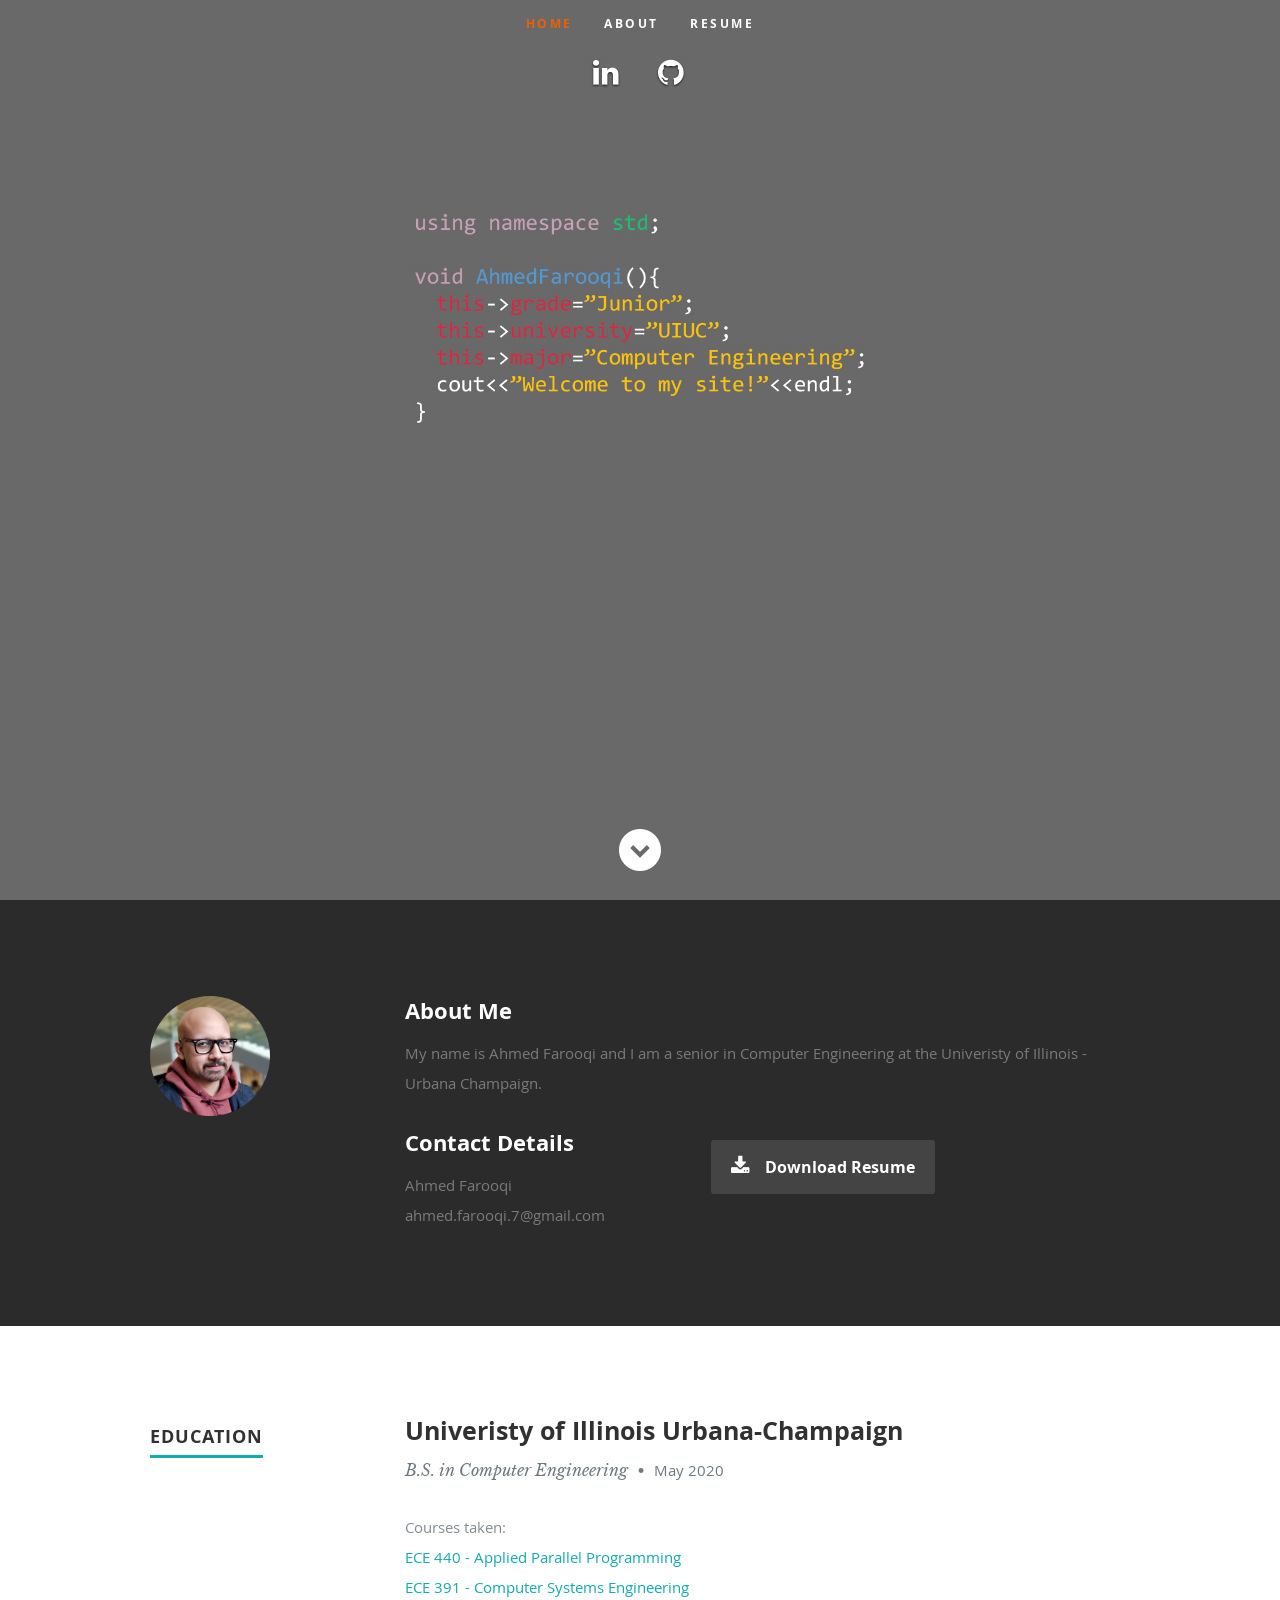
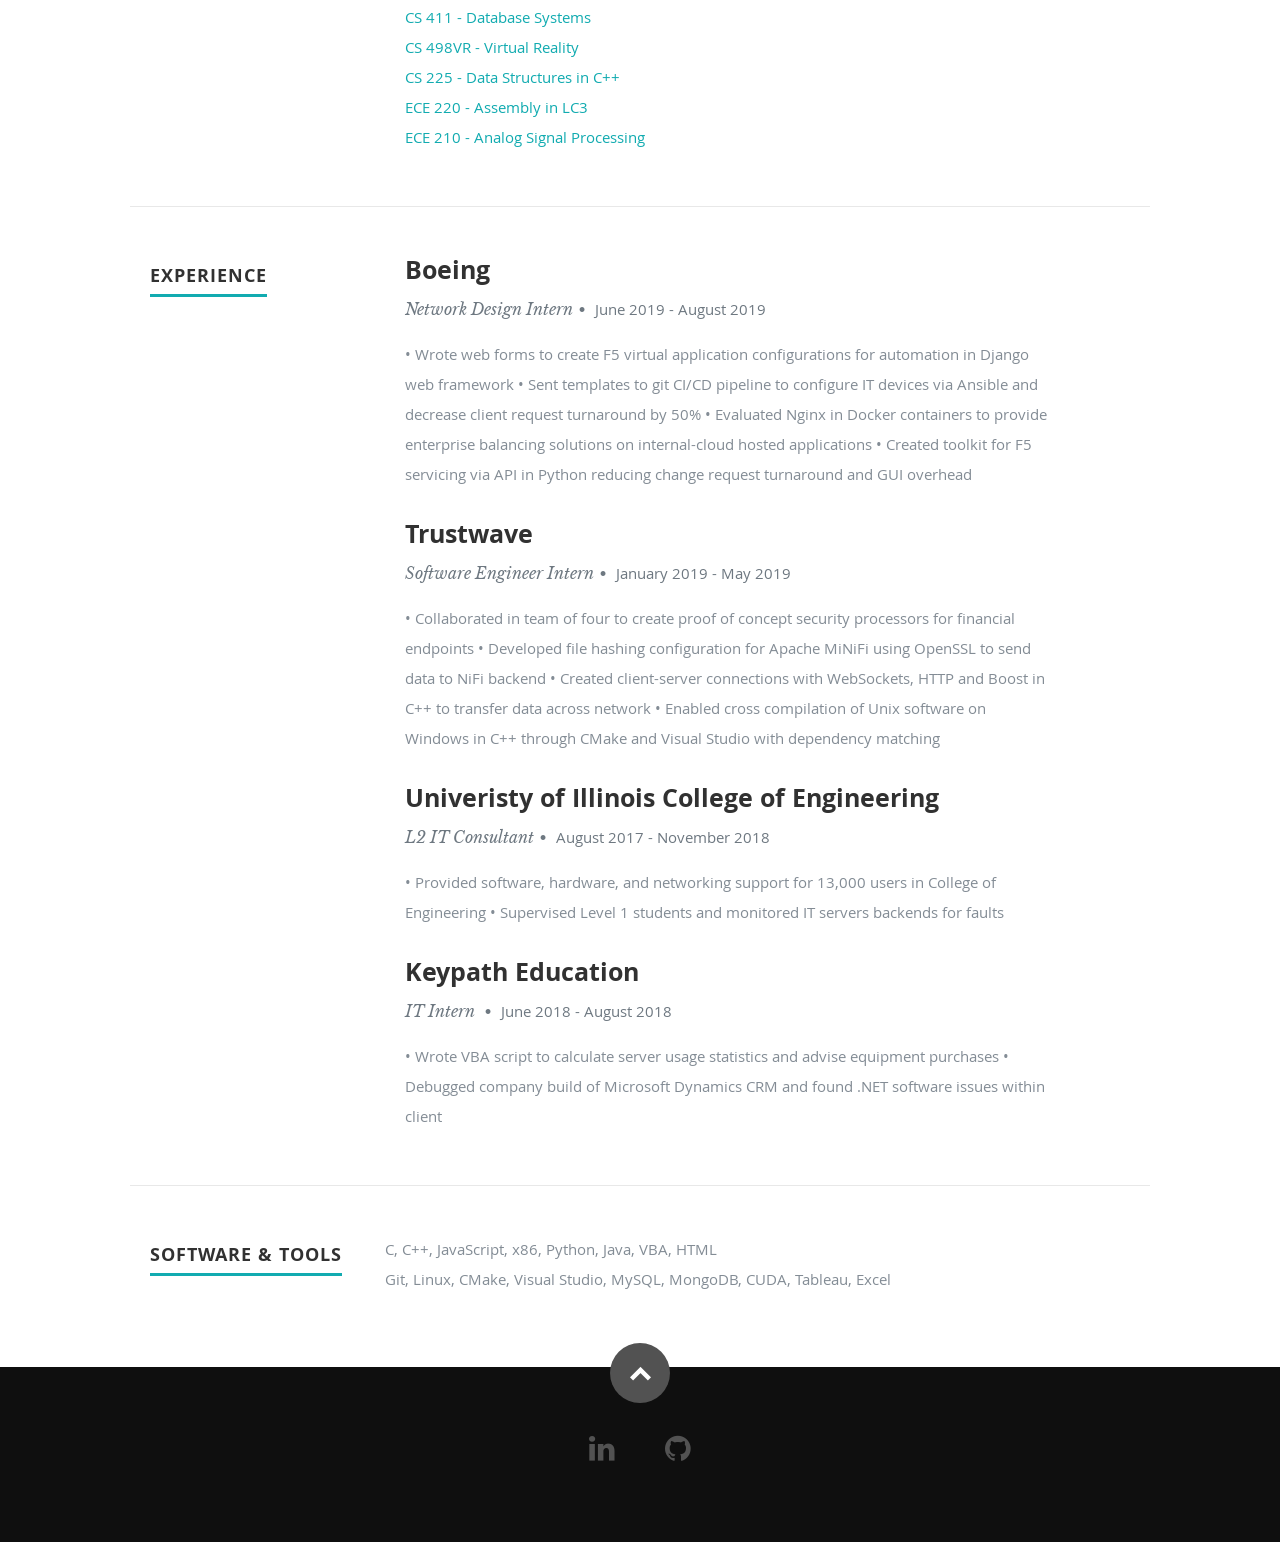
==== commit 7dc24957: "updated" ====
--- a/index.html
+++ b/index.html
@@ -2,13 +2,12 @@
 
 <html class="no-js" lang="en">
 <head>
-
+   
    <!--- Basic Page Needs
    ================================================== -->
    <meta charset="utf-8">
 	<title>Ahmed Farooqi</title>
-	<meta name="description" content="">
-	<meta name="author" content="">
+	<meta name="author" content="Ahmed Farooqi">
 
    <!-- Mobile Specific Metas
    ================================================== -->
@@ -46,30 +45,30 @@
             <li class="current"><a class="smoothscroll" href="#home">Home</a></li>
             <li><a class="smoothscroll" href="#about">About</a></li>
 	         <li><a class="smoothscroll" href="#resume">Resume</a></li>
-<!--             <li><a class="smoothscroll" href="#portfolio">Projects</a></li> -->
+            <!-- <li><a class="smoothscroll" href="#portfolio">Projects</a></li> -->
 
 				<ul class="social">
     	        	<li><a href="https://www.linkedin.com/in/ahmedfarooqi/"><i class="fa fa-linkedin"></i></a></li>
 					<li><a href="https://github.com/ahmedfarooqi"><i class="fa fa-github"></i></a></li>
-            	</ul>
+            </ul>
 
 			 
          </ul> <!-- end #nav -->
 
       </nav> <!-- end #nav-wrap -->
 
-<!--      <div class="row banner">-->
-<!--         <div class="banner-text">-->
-<!--            <h1 class="responsive-headline">Ahmed Farooqi</h1>-->
-<!--            <h3><span>I am a junior in computer engineering at University of Illinois - UrbanaChampaign. Thank you for checking out my website!</span></h3>-->
-<!--            <hr />-->
-<!--            <ul class="social">-->
-<!--               <li><a href="https://www.linkedin.com/in/ahmedfarooqi/"><i class="fa fa-linkedin"></i></a></li>-->
-<!--				<li><a href="https://github.com/ahmedfarooqi"><i class="fa fa-github"></i></a></li>-->
-
-<!--            </ul>-->
-<!--         </div>-->
-<!--      </div>-->
+     <!-- <div class="row banner"> -->
+        <!-- <div class="banner-text"> -->
+           <!-- <h1 class="responsive-headline">Ahmed Farooqi</h1> -->
+           <!-- <h3><span>I am a junior in computer engineering at University of Illinois - UrbanaChampaign. Thank you for checking out my website!</span></h3> -->
+           <!-- <hr /> -->
+           <!-- <ul class="social"> -->
+              <!-- <li><a href="https://www.linkedin.com/in/ahmedfarooqi/"><i class="fa fa-linkedin"></i></a></li> -->
+				<!-- <li><a href="https://github.com/ahmedfarooqi"><i class="fa fa-github"></i></a></li> -->
+
+           <!-- </ul> -->
+        <!-- </div> -->
+     <!-- </div> -->
 
       <p class="scrolldown">
          <a class="smoothscroll" href="#about"><i class="icon-down-circle"></i></a>
@@ -83,40 +82,26 @@
    <section id="about">
 
       <div class="row">
-
          <div class="three columns">
-
             <img class="profile-pic"  src="images/profilepic.jpg" alt="" />
-
-         </div>
-
+         </div>
          <div class="nine columns main-col">
-
             <h2>About Me</h2>
-
-            <p>My name is Ahmed Farooqi and I am a senior in Computer Engineering at the Univeristy of Illinois - Urbana Champaign.
-            </p>
-
+            <p>My name is Ahmed Farooqi and I am a senior in Computer Engineering at the Univeristy of Illinois - Urbana Champaign.</p>
             <div class="row">
-
                <div class="columns contact-details">
-
                   <h2>Contact Details</h2>
                   <p class="address">
 						   <span>Ahmed Farooqi</span><br>
-						   
                      <span>ahmed.farooqi.7@gmail.com</span>
 					   </p>
-
-               </div>
-
+               </div>
                <div class="columns download">
                   <p>
                      <a href="https://drive.google.com/file/d/1cuCuncNG4S2mL6rkZmAM8iE_gE6pbC1V/view" class="button"><i class="fa fa-download"></i>Download Resume</a>
                   </p>
                </div>
-			</div>
-            
+			   </div>
          </div> <!-- end .main-col -->
       </div>
 
@@ -130,40 +115,27 @@
       <!-- Education
       ----------------------------------------------- -->
       <div class="row education">
-
          <div class="three columns header-col">
             <h1><span>Education</span></h1>
          </div>
-
          <div class="nine columns main-col">
-
-             
-
             <div class="row item">
-
-               <div class="twelve columns">
-
+               <div class="twelve columns">
                   <h3>Univeristy of Illinois Urbana-Champaign</h3>
                   <p class="info">B.S. in Computer Engineering <span>&bull;</span> <em class="date">May 2020</em></p>
-
-                  <p>
-                  <div>Courses taken:</div>
-					<div><a>ECE 440 - Applied Parallel Programming</a></div>
-					<div><a>ECE 391 - Computer Systems Engineering</a></div>
-					<div><a>CS 411 - Database Systems</a></div>
-					<div><a>CS 498VR - Virtual Reality</a></div>	
-   				    <div><a>CS 225 - Data Structures in C++</a></div>
-					<div><a>ECE 220 - Assembly in LC3</a></div>
-				   <div><a>ECE 210 - Analog Signal Processing</a></div>
-  
-                  </p>
-
-               </div>
-
-            </div> <!-- item end -->
-
+                  <p>
+                     <div>Courses taken:</div>
+                     <div><a>ECE 440 - Applied Parallel Programming</a></div>
+                     <div><a>ECE 391 - Computer Systems Engineering</a></div>
+                     <div><a>CS 411 - Database Systems</a></div>
+                     <div><a>CS 498VR - Virtual Reality</a></div>	
+                     <div><a>CS 225 - Data Structures in C++</a></div>
+                     <div><a>ECE 220 - Assembly in LC3</a></div>
+                     <div><a>ECE 210 - Analog Signal Processing</a></div>
+                  </p>
+               </div>
+            </div> <!-- item end -->
          </div> <!-- main-col end -->
-
       </div> <!-- End Education -->
 
 
@@ -174,132 +146,87 @@
          <div class="three columns header-col">
             <h1><span>Experience</span></h1>
          </div>
-
          <div class="nine columns main-col">
-			 
-			 <div class="row item">
-
-               <div class="twelve columns">
-
+			   <div class="row item">
+               <div class="twelve columns">
                   <h3>Boeing</h3>
-                  <p class="info">Network Design Intern<span>&bull;</span> <em class="date">June 2019 - Present</em></p>
-
-                  <p>
-                  TBA
-                  </p>
-
-               </div>
-
-            </div> <!-- item end -->
-			 
-			 <div class="row item">
-
-               <div class="twelve columns">
-
+                  <p class="info">Network Design Intern<span>&bull;</span> <em class="date">June 2019 - August 2019</em></p>
+                  <p>
+                     • Wrote web forms to create F5 virtual application configurations for automation in Django web framework
+                     • Sent templates to git CI/CD pipeline to configure IT devices via Ansible and decrease client request turnaround by 50%
+                     • Evaluated Nginx in Docker containers to provide enterprise balancing solutions on internal-cloud hosted applications
+                     • Created toolkit for F5 servicing via API in Python reducing change request turnaround and GUI overhead   
+                  </p>
+               </div>
+            </div> <!-- item end -->
+
+			   <div class="row item">
+               <div class="twelve columns">
                   <h3>Trustwave</h3>
                   <p class="info">Software Engineer Intern<span>&bull;</span> <em class="date">January 2019 - May 2019</em></p>
-
-                  <p>
-                  • Collaborated in team of four to create proof of concept security processors for financial endpoints 
-				  • Developed file hashing configuration for Apache MiNiFi using OpenSSL to send data to NiFi backend 
-				  • Created client-server connections with WebSockets, HTTP and Boost in C++ to transfer data across network 
-				  • Enabled cross compilation of Unix software on Windows in C++ through CMake and Visual Studio with dependency matching
-                  </p>
-
-               </div>
-
+                  <p>
+                     • Collaborated in team of four to create proof of concept security processors for financial endpoints 
+      				   • Developed file hashing configuration for Apache MiNiFi using OpenSSL to send data to NiFi backend 
+			      	   • Created client-server connections with WebSockets, HTTP and Boost in C++ to transfer data across network 
+				         • Enabled cross compilation of Unix software on Windows in C++ through CMake and Visual Studio with dependency matching
+                  </p>
+               </div>
             </div> <!-- item end -->
 			 
-			<div class="row item">
-
-               <div class="twelve columns">
-
+			   <div class="row item">
+               <div class="twelve columns">
                   <h3>Univeristy of Illinois College of Engineering</h3>
                   <p class="info">L2 IT Consultant<span>&bull;</span> <em class="date">August 2017 - November 2018</em></p>
-
-                  <p>
-                  • Provided software, hardware, and networking support for 13,000 users in College of Engineering 
-				  • Supervised Level 1 students and monitored IT servers backends for faults
-                  </p>
-
-               </div>
-
-            </div> <!-- item end -->
+                  <p>
+                     • Provided software, hardware, and networking support for 13,000 users in College of Engineering 
+				         • Supervised Level 1 students and monitored IT servers backends for faults
+                  </p>
+               </div>
+            </div> <!-- item end -->
+
             <div class="row item">
-
-               <div class="twelve columns">
-
+               <div class="twelve columns">
                   <h3>Keypath Education</h3>
                   <p class="info">IT Intern <span>&bull;</span> <em class="date">June 2018 - August 2018</em></p>
-
-                  <p>
-                  • Wrote VBA script to calculate server usage statistics and advise equipment purchases 
-				  • Debugged company build of Microsoft Dynamics CRM and found .NET software issues within client 
-                  </p>
-
-               </div>
-
-            </div> <!-- item end -->
-
-            
-
+                  <p>
+                     • Wrote VBA script to calculate server usage statistics and advise equipment purchases 
+				         • Debugged company build of Microsoft Dynamics CRM and found .NET software issues within client 
+                  </p>
+               </div>
+            </div> <!-- item end -->
          </div> <!-- main-col end -->
-
       </div> <!-- End Work -->
-
 
       <!-- Skills
       ----------------------------------------------- -->
       <div class="row skill">
-
          <div class="three columns header-col">
            <h1><span>Software & Tools</span></h1>
-</div>
-         C, C++, JavaScript, x86, Python, Java, VBA, HTML
+         </div>
+            C, C++, JavaScript, x86, Python, Java, VBA, HTML
          <div class="nine">
-
-
-<!--          <div class="three columns header-col">-->
-<!--            <h1><span>Tools</span></h1>-->
-<!--         </div>-->Git, Linux, CMake, Visual Studio, MySQL, MongoDB, CUDA, Tableau, Excel
-         <div class="nine columns main-col">  
-		  </div>
+         <!-- <div class="three columns header-col"> -->
+         <!-- <h1><span>Tools</span></h1> -->
+        </div>Git, Linux, CMake, Visual Studio, MySQL, MongoDB, CUDA, Tableau, Excel
+            <div class="nine columns main-col">  
+		      </div>
 			</div> <!-- main-col end -->
-
       </div> <!-- End skills -->
 
    </section> <!-- Resume Section End-->
 
-
-
-
-
-
-<!--test-->
-
-
-
-
    <!-- footer
    ================================================== -->
    <footer>
 
       <div class="row">
-
          <div class="twelve columns">
-
             <ul class="social-links">
-      
                <li><a href="https://www.linkedin.com/in/ahmedfarooqi/"><i class="fa fa-linkedin"></i></a></li>
-				<li><a href="https://github.com/ahmedfarooqi"><i class="fa fa-github"></i></a></li>
-          
+   				<li><a href="https://github.com/ahmedfarooqi"><i class="fa fa-github"></i></a></li>
             </ul>
-
-        
-         </div>
-
+         </div>
          <div id="go-top"><a class="smoothscroll" title="Back to Top" href="#home"><i class="icon-up-open"></i></a></div>
-
       </div>
 
    </footer> <!-- Footer End-->
@@ -309,7 +236,6 @@
    <script src="http://ajax.googleapis.com/ajax/libs/jquery/1.10.2/jquery.min.js"></script>
    <script>window.jQuery || document.write('<script src="js/jquery-1.10.2.min.js"><\/script>')</script>
    <script type="text/javascript" src="js/jquery-migrate-1.2.1.min.js"></script>
-
    <script src="js/jquery.flexslider.js"></script>
    <script src="js/waypoints.js"></script>
    <script src="js/jquery.fittext.js"></script>
@@ -318,4 +244,4 @@
 
 </body>
 
-</html>
+</html>
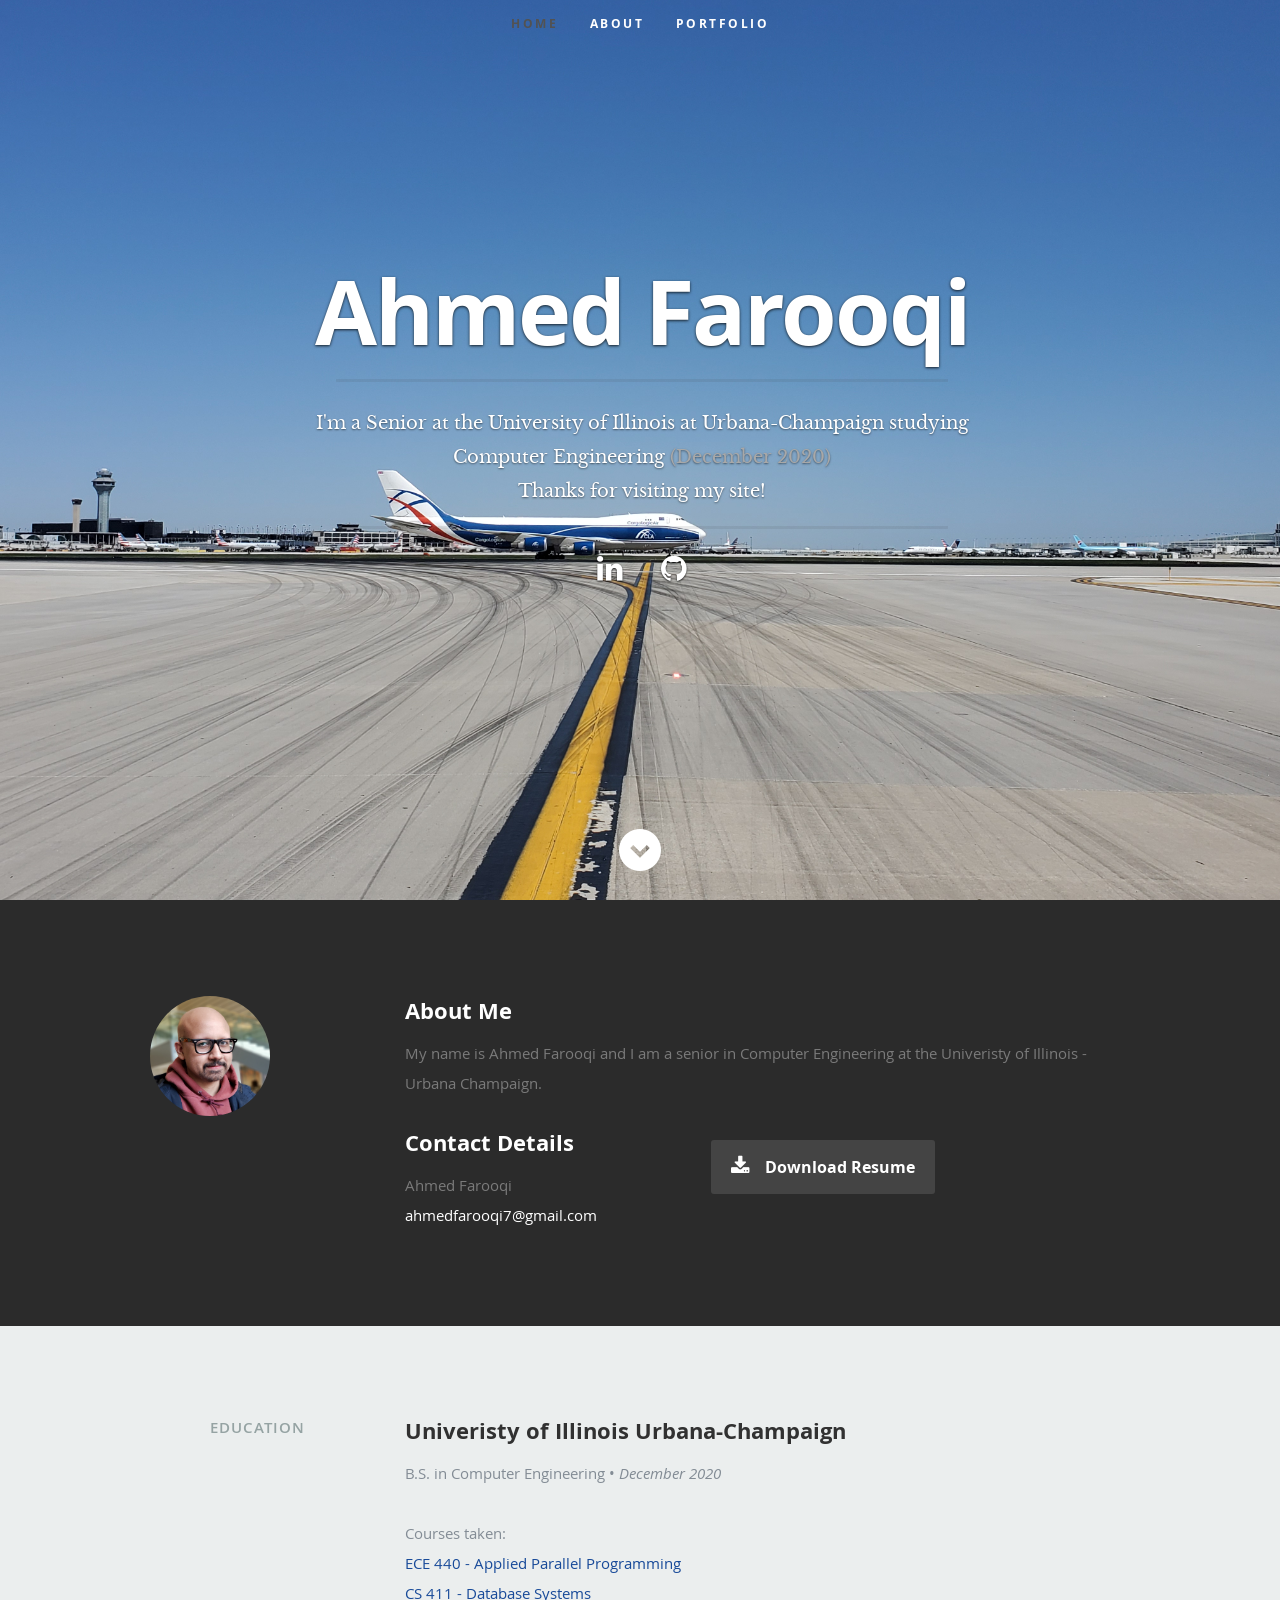
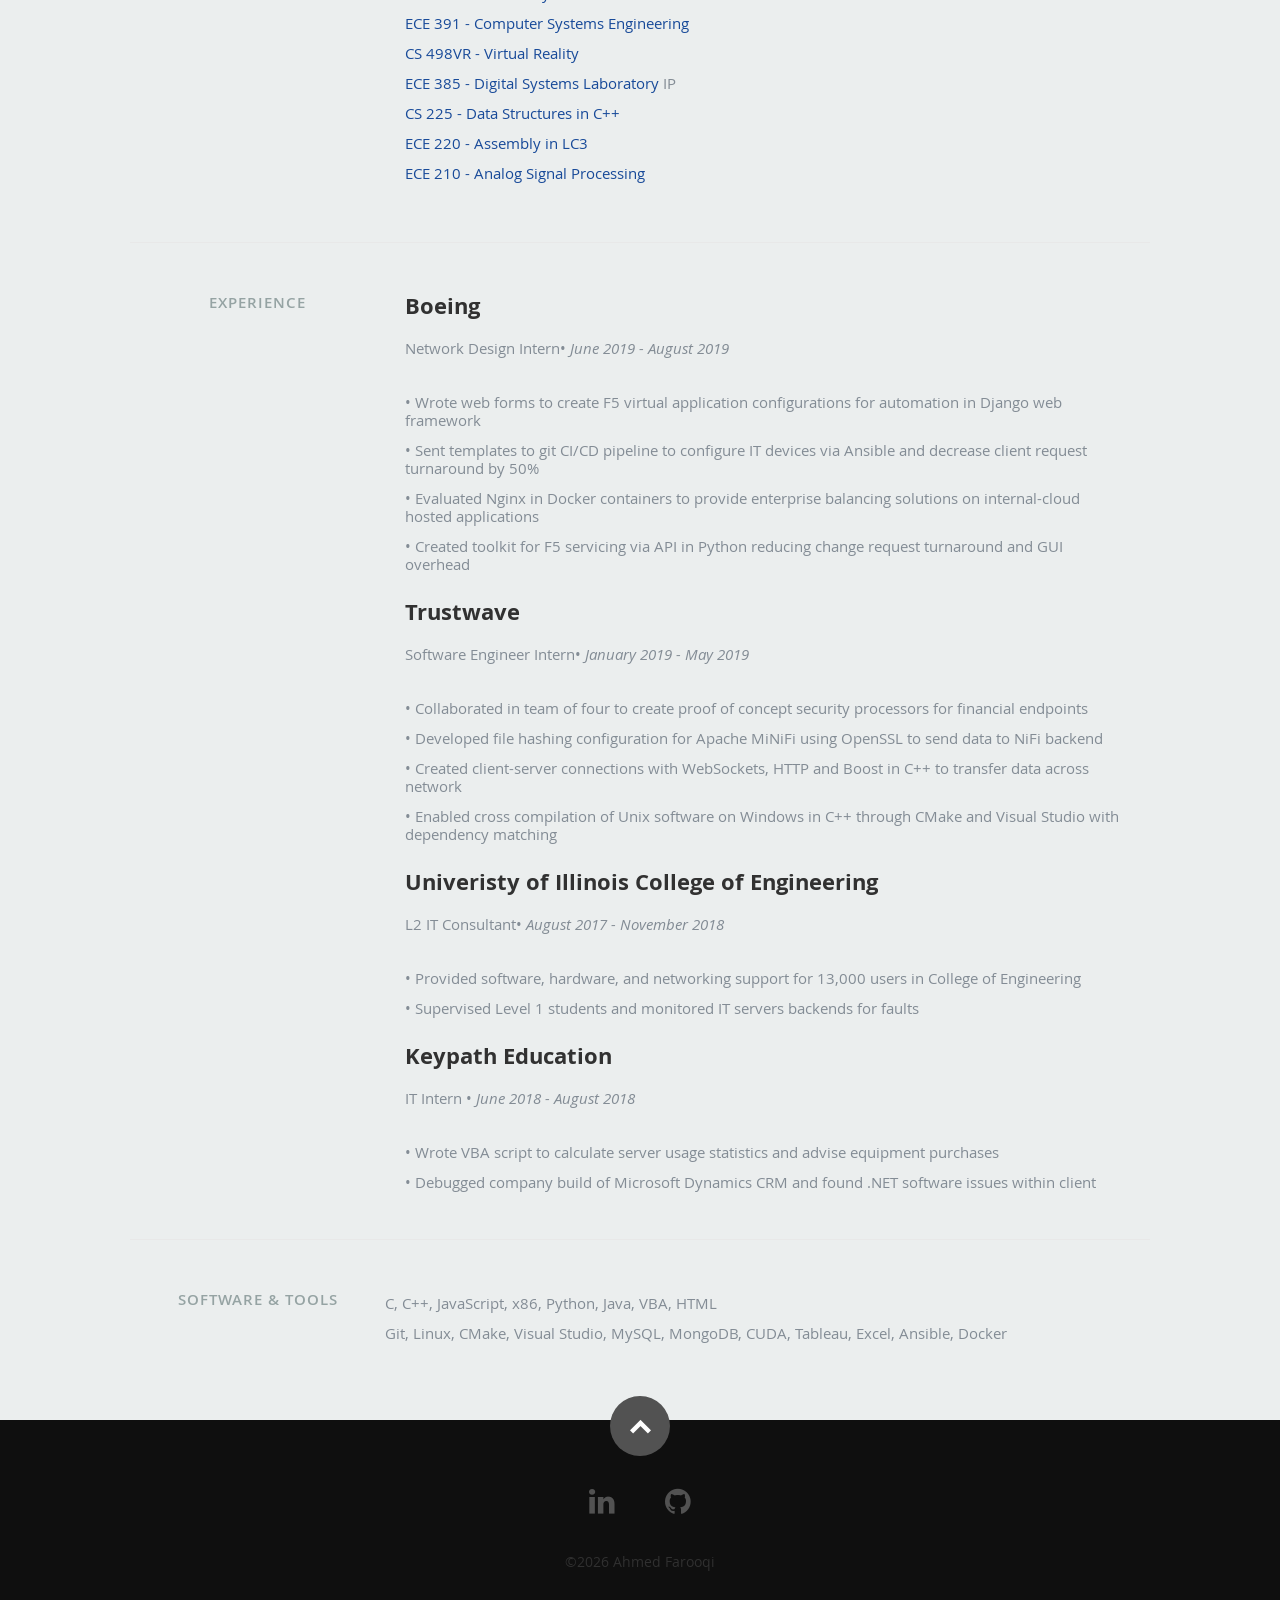
==== commit f6f195cd: "8.25 updates" ====
--- a/index.html
+++ b/index.html
@@ -44,38 +44,39 @@
          <ul id="nav" class="nav">
             <li class="current"><a class="smoothscroll" href="#home">Home</a></li>
             <li><a class="smoothscroll" href="#about">About</a></li>
-	         <li><a class="smoothscroll" href="#resume">Resume</a></li>
-            <!-- <li><a class="smoothscroll" href="#portfolio">Projects</a></li> -->
-
-				<ul class="social">
-    	        	<li><a href="https://www.linkedin.com/in/ahmedfarooqi/"><i class="fa fa-linkedin"></i></a></li>
-					<li><a href="https://github.com/ahmedfarooqi"><i class="fa fa-github"></i></a></li>
-            </ul>
+            <li><a class="smoothscroll" href="#portfolio">Portfolio</a></li>
+				<!-- <ul class="social"> -->
+    	        	<!-- <li><a href="https://www.linkedin.com/in/ahmedfarooqi/"><i class="fa fa-linkedin"></i></a></li> -->
+					<!-- <li><a href="https://github.com/ahmedfarooqi"><i class="fa fa-github"></i></a></li> -->
+            <!-- </ul> -->
 
 			 
          </ul> <!-- end #nav -->
 
       </nav> <!-- end #nav-wrap -->
 
-     <!-- <div class="row banner"> -->
-        <!-- <div class="banner-text"> -->
-           <!-- <h1 class="responsive-headline">Ahmed Farooqi</h1> -->
-           <!-- <h3><span>I am a junior in computer engineering at University of Illinois - UrbanaChampaign. Thank you for checking out my website!</span></h3> -->
-           <!-- <hr /> -->
-           <!-- <ul class="social"> -->
-              <!-- <li><a href="https://www.linkedin.com/in/ahmedfarooqi/"><i class="fa fa-linkedin"></i></a></li> -->
-				<!-- <li><a href="https://github.com/ahmedfarooqi"><i class="fa fa-github"></i></a></li> -->
-
-           <!-- </ul> -->
-        <!-- </div> -->
-     <!-- </div> -->
+     <div class="row banner">
+        <div class="banner-text">
+            <h1 class="responsive-headline">Ahmed Farooqi</h1>
+            <hr />
+            <h3>
+               <span>I'm a Senior at the University of Illinois at Urbana-Champaign studying Computer Engineering</span> (December 2020) 
+               <br>
+               <span>Thanks for visiting my site!</span>
+            </h3>
+            <hr />
+            <ul class="social">
+               <li><a href="https://www.linkedin.com/in/ahmedfarooqi/"><i class="fa fa-linkedin"></i></a></li>
+				   <li><a href="https://github.com/ahmedfarooqi"><i class="fa fa-github"></i></a></li>
+           </ul>
+        </div>
+     </div>
 
       <p class="scrolldown">
          <a class="smoothscroll" href="#about"><i class="icon-down-circle"></i></a>
       </p>
 
    </header> <!-- Header End -->
-
 
    <!-- About Section
    ================================================== -->
@@ -93,12 +94,12 @@
                   <h2>Contact Details</h2>
                   <p class="address">
 						   <span>Ahmed Farooqi</span><br>
-                     <span>ahmed.farooqi.7@gmail.com</span>
+                     <span><a href="mailto:ahmedfarooqi7@gmail.com">ahmedfarooqi7@gmail.com</a></span>
 					   </p>
                </div>
                <div class="columns download">
                   <p>
-                     <a href="https://drive.google.com/file/d/1cuCuncNG4S2mL6rkZmAM8iE_gE6pbC1V/view" class="button"><i class="fa fa-download"></i>Download Resume</a>
+                     <a href="https://drive.google.com/file/d/1hiPog02T7A1E5aLdzuSCu6xrPN2ntre3/view?usp=sharing" target="_blank" class="button"><i class="fa fa-download"></i>Download Resume</a>
                   </p>
                </div>
 			   </div>
@@ -110,7 +111,7 @@
 
    <!-- Resume Section
    ================================================== -->
-   <section id="resume">
+   <section id="portfolio">
 
       <!-- Education
       ----------------------------------------------- -->
@@ -122,13 +123,14 @@
             <div class="row item">
                <div class="twelve columns">
                   <h3>Univeristy of Illinois Urbana-Champaign</h3>
-                  <p class="info">B.S. in Computer Engineering <span>&bull;</span> <em class="date">May 2020</em></p>
+                  <p class="info">B.S. in Computer Engineering <span>&bull;</span> <em class="date">December 2020</em></p>
                   <p>
                      <div>Courses taken:</div>
                      <div><a>ECE 440 - Applied Parallel Programming</a></div>
+                     <div><a>CS 411 - Database Systems</a></div>
                      <div><a>ECE 391 - Computer Systems Engineering</a></div>
-                     <div><a>CS 411 - Database Systems</a></div>
                      <div><a>CS 498VR - Virtual Reality</a></div>	
+                     <div><a>ECE 385 - Digital Systems Laboratory</a><span> IP</span></div>
                      <div><a>CS 225 - Data Structures in C++</a></div>
                      <div><a>ECE 220 - Assembly in LC3</a></div>
                      <div><a>ECE 210 - Analog Signal Processing</a></div>
@@ -151,12 +153,12 @@
                <div class="twelve columns">
                   <h3>Boeing</h3>
                   <p class="info">Network Design Intern<span>&bull;</span> <em class="date">June 2019 - August 2019</em></p>
-                  <p>
-                     • Wrote web forms to create F5 virtual application configurations for automation in Django web framework
-                     • Sent templates to git CI/CD pipeline to configure IT devices via Ansible and decrease client request turnaround by 50%
-                     • Evaluated Nginx in Docker containers to provide enterprise balancing solutions on internal-cloud hosted applications
-                     • Created toolkit for F5 servicing via API in Python reducing change request turnaround and GUI overhead   
-                  </p>
+                  <ul>
+                     <li>• Wrote web forms to create F5 virtual application configurations for automation in Django web framework</li>
+                     <li>• Sent templates to git CI/CD pipeline to configure IT devices via Ansible and decrease client request turnaround by 50%</li>
+                     <li>• Evaluated Nginx in Docker containers to provide enterprise balancing solutions on internal-cloud hosted applications</li>
+                     <li>• Created toolkit for F5 servicing via API in Python reducing change request turnaround and GUI overhead </li>
+                  </li>
                </div>
             </div> <!-- item end -->
 
@@ -164,12 +166,12 @@
                <div class="twelve columns">
                   <h3>Trustwave</h3>
                   <p class="info">Software Engineer Intern<span>&bull;</span> <em class="date">January 2019 - May 2019</em></p>
-                  <p>
-                     • Collaborated in team of four to create proof of concept security processors for financial endpoints 
-      				   • Developed file hashing configuration for Apache MiNiFi using OpenSSL to send data to NiFi backend 
-			      	   • Created client-server connections with WebSockets, HTTP and Boost in C++ to transfer data across network 
-				         • Enabled cross compilation of Unix software on Windows in C++ through CMake and Visual Studio with dependency matching
-                  </p>
+                  <ul>
+                     <li>• Collaborated in team of four to create proof of concept security processors for financial endpoints </li>
+                     <li>• Developed file hashing configuration for Apache MiNiFi using OpenSSL to send data to NiFi backend </li>
+                     <li>• Created client-server connections with WebSockets, HTTP and Boost in C++ to transfer data across network </li>
+                     <li>• Enabled cross compilation of Unix software on Windows in C++ through CMake and Visual Studio with dependency matching</li>
+                  </ul>
                </div>
             </div> <!-- item end -->
 			 
@@ -177,10 +179,10 @@
                <div class="twelve columns">
                   <h3>Univeristy of Illinois College of Engineering</h3>
                   <p class="info">L2 IT Consultant<span>&bull;</span> <em class="date">August 2017 - November 2018</em></p>
-                  <p>
-                     • Provided software, hardware, and networking support for 13,000 users in College of Engineering 
-				         • Supervised Level 1 students and monitored IT servers backends for faults
-                  </p>
+                  <ul>
+                     <li>• Provided software, hardware, and networking support for 13,000 users in College of Engineering</li>
+				         <li>• Supervised Level 1 students and monitored IT servers backends for faults</li>
+                  </ul>
                </div>
             </div> <!-- item end -->
 
@@ -188,10 +190,10 @@
                <div class="twelve columns">
                   <h3>Keypath Education</h3>
                   <p class="info">IT Intern <span>&bull;</span> <em class="date">June 2018 - August 2018</em></p>
-                  <p>
-                     • Wrote VBA script to calculate server usage statistics and advise equipment purchases 
-				         • Debugged company build of Microsoft Dynamics CRM and found .NET software issues within client 
-                  </p>
+                  <ul>
+                     <li>• Wrote VBA script to calculate server usage statistics and advise equipment purchases</li>
+                     <li>• Debugged company build of Microsoft Dynamics CRM and found .NET software issues within client</li>
+                  </ul>
                </div>
             </div> <!-- item end -->
          </div> <!-- main-col end -->
@@ -207,7 +209,7 @@
          <div class="nine">
          <!-- <div class="three columns header-col"> -->
          <!-- <h1><span>Tools</span></h1> -->
-        </div>Git, Linux, CMake, Visual Studio, MySQL, MongoDB, CUDA, Tableau, Excel
+        </div>Git, Linux, CMake, Visual Studio, MySQL, MongoDB, CUDA, Tableau, Excel, Ansible, Docker
             <div class="nine columns main-col">  
 		      </div>
 			</div> <!-- main-col end -->
@@ -226,6 +228,12 @@
    				<li><a href="https://github.com/ahmedfarooqi"><i class="fa fa-github"></i></a></li>
             </ul>
          </div>
+         <ul class="copyright">
+            <li>
+               &copy;<script>new Date().getFullYear()>2010&&document.write(new Date().getFullYear());</script> 
+               Ahmed Farooqi 
+            </li>
+         </ul>
          <div id="go-top"><a class="smoothscroll" title="Back to Top" href="#home"><i class="icon-up-open"></i></a></div>
       </div>
 
--- a/css/default.css
+++ b/css/default.css
@@ -276,7 +276,7 @@
 	color: inherit;
 }
 
-hr { border: solid #E3E3E3; border-width: 1px 0 0; clear: both; margin: 11px 0 30px; height: 0; }
+hr { border-color: rgb(0, 0, 0); border-width: 3px 0 0; clear: both; margin: 11px 0 30px; height: 0;}
 
 
 /*  3. Links  ------------------------------------------------------- */
@@ -284,7 +284,7 @@
 a, a:visited {
    text-decoration: none;
    outline: 0;
-   color: #11ABB0;
+   color:rgb(24, 74, 153);
 
    -webkit-transition: color .3s ease-in-out;
    -moz-transition: color .3s ease-in-out;
--- a/css/layout.css
+++ b/css/layout.css
@@ -29,7 +29,7 @@
    height: 800px;
    min-height: 500px;
    width: 100%;
-   background: #161415 url(../images/header-background.jpg) no-repeat top center;
+   background: #161415 url(../images/plane.jpg) no-repeat top center;
    background-size: cover !important;
 	-webkit-background-size: cover !important;
    text-align: center;
@@ -48,7 +48,7 @@
    vertical-align: middle;
    margin: 0 auto;
    width: 85%;
-   padding-bottom: 30px;s
+   padding-bottom: 30px;
    text-align: center;
 }
 
@@ -91,7 +91,7 @@
    padding: 0;
 }
 header .social li a { color: #fff; }
-header .social li a:hover { color: #11ABB0; }
+header .social li a:hover { color: #525252; }
 
 /* scrolldown link */
 header .scrolldown a {
@@ -175,7 +175,8 @@
 }
 
 ul#nav li a:active { background-color: transparent !important; }
-ul#nav li.current a { color: #F06000; }
+ul#nav li.current a { color: #525252; }
+/* ul#nav li.current a { color: #ff4d00; } */
 
 
 /* ------------------------------------------------------------------ */
@@ -247,7 +248,7 @@
    letter-spacing: 1px;
 }
 #resume h1 span {
-   border-bottom: 3px solid #11ABB0;
+   border-bottom: 3px solid #525252;
    padding-bottom: 6px;
 }
 #resume h3 {
@@ -967,7 +968,7 @@
     margin: 0;
     padding: 0;
     margin-left: 42px;
-    color: #F06000;
+    color: #ff4d00;
 }
 
 footer .social-links li:first-child { margin-left: 0; }
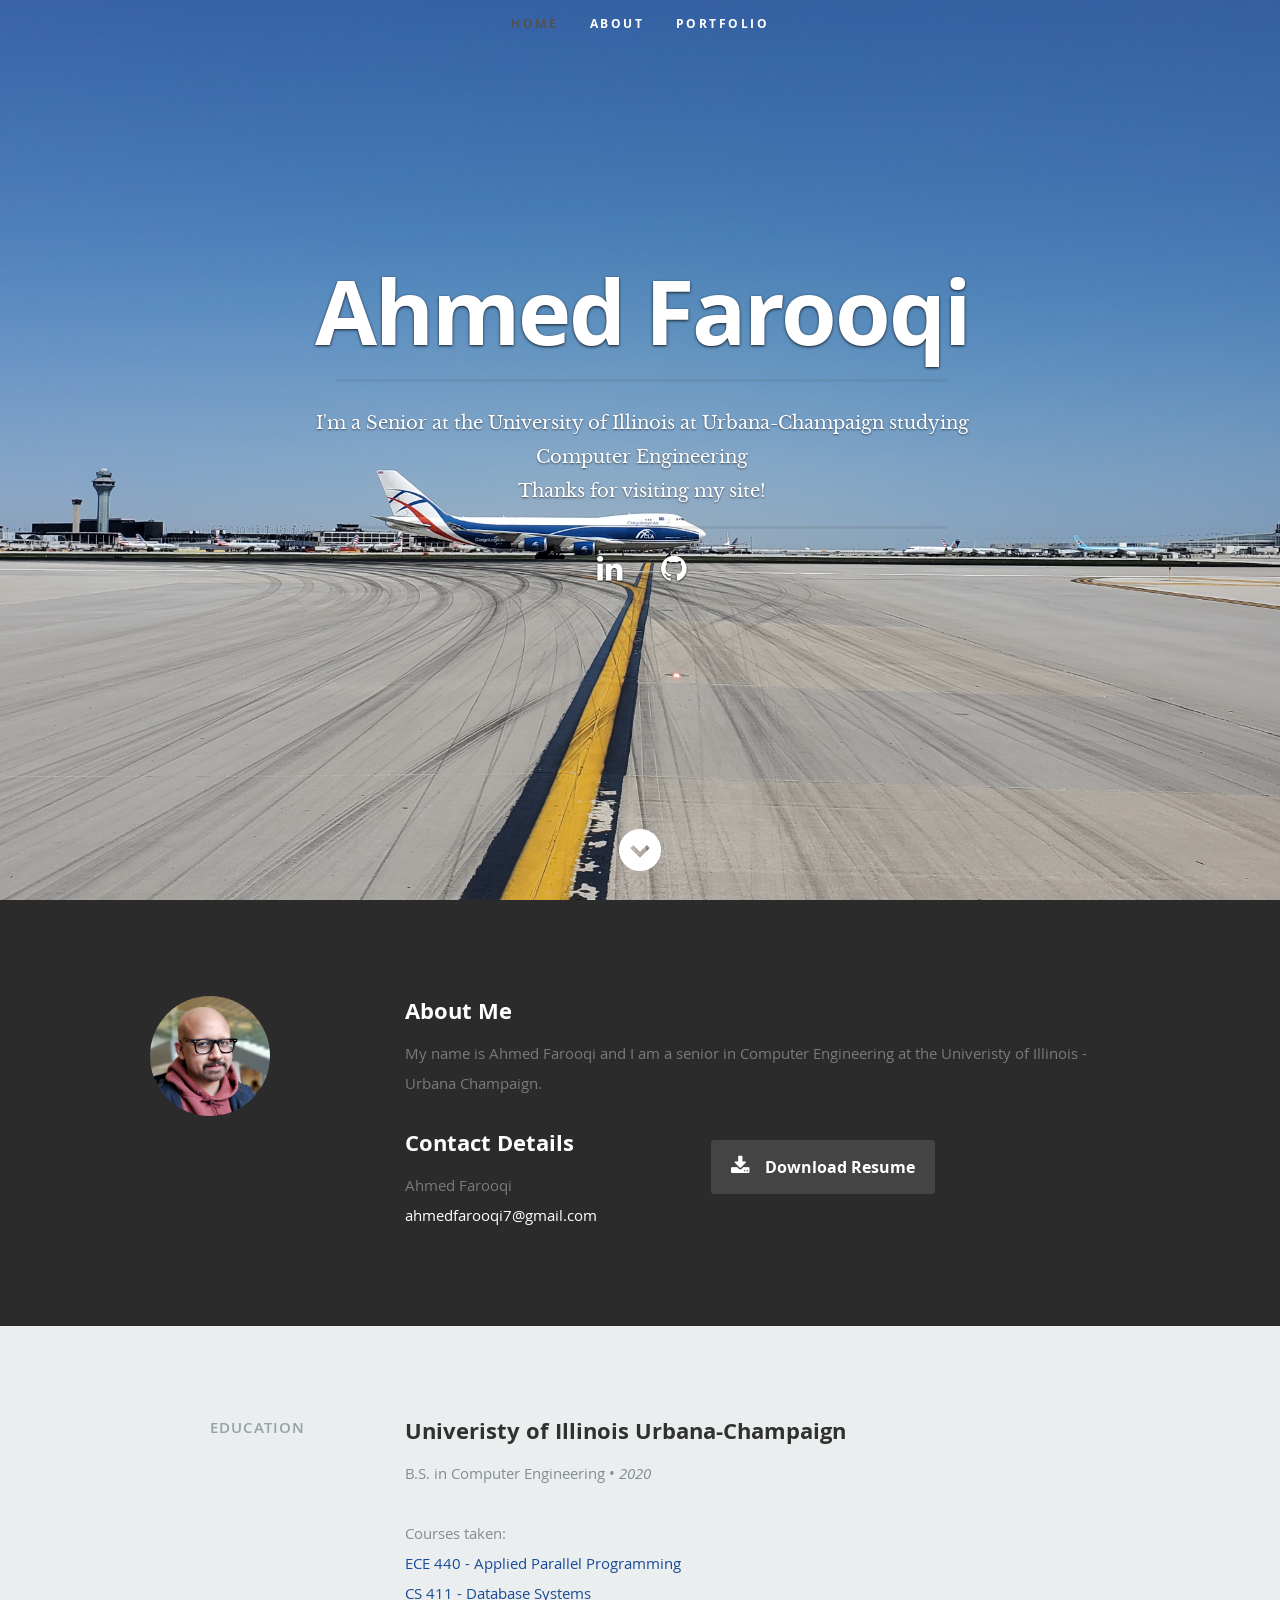
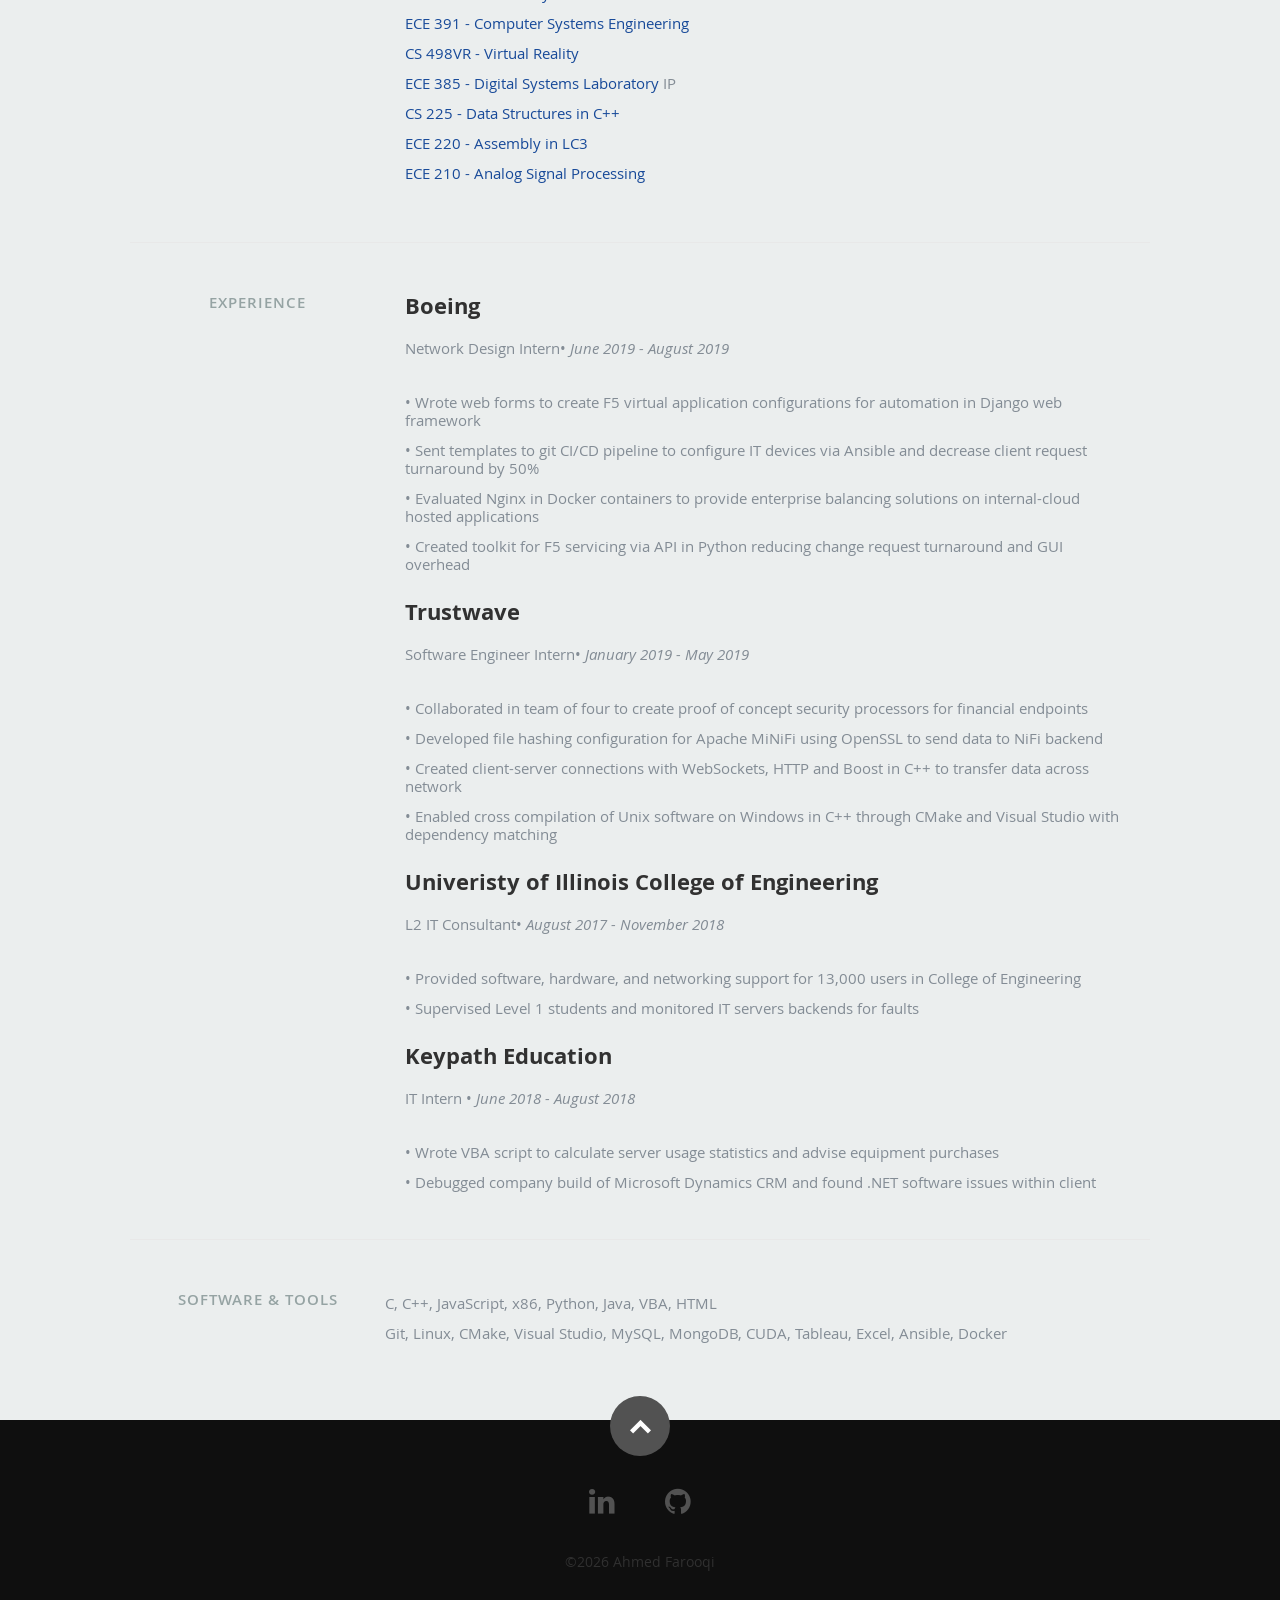
==== commit 7601f340: "update some dates" ====
--- a/index.html
+++ b/index.html
@@ -60,7 +60,7 @@
             <h1 class="responsive-headline">Ahmed Farooqi</h1>
             <hr />
             <h3>
-               <span>I'm a Senior at the University of Illinois at Urbana-Champaign studying Computer Engineering</span> (December 2020) 
+               <span>I'm a Senior at the University of Illinois at Urbana-Champaign studying Computer Engineering</span>
                <br>
                <span>Thanks for visiting my site!</span>
             </h3>
@@ -123,7 +123,7 @@
             <div class="row item">
                <div class="twelve columns">
                   <h3>Univeristy of Illinois Urbana-Champaign</h3>
-                  <p class="info">B.S. in Computer Engineering <span>&bull;</span> <em class="date">December 2020</em></p>
+                  <p class="info">B.S. in Computer Engineering <span>&bull;</span> <em class="date">2020</em></p>
                   <p>
                      <div>Courses taken:</div>
                      <div><a>ECE 440 - Applied Parallel Programming</a></div>
--- a/css/layout.css
+++ b/css/layout.css
@@ -29,7 +29,7 @@
    height: 800px;
    min-height: 500px;
    width: 100%;
-   background: #161415 url(../images/plane.jpg) no-repeat top center;
+   background: #161415 url(../images/header-background.jpg) no-repeat top center;
    background-size: cover !important;
 	-webkit-background-size: cover !important;
    text-align: center;
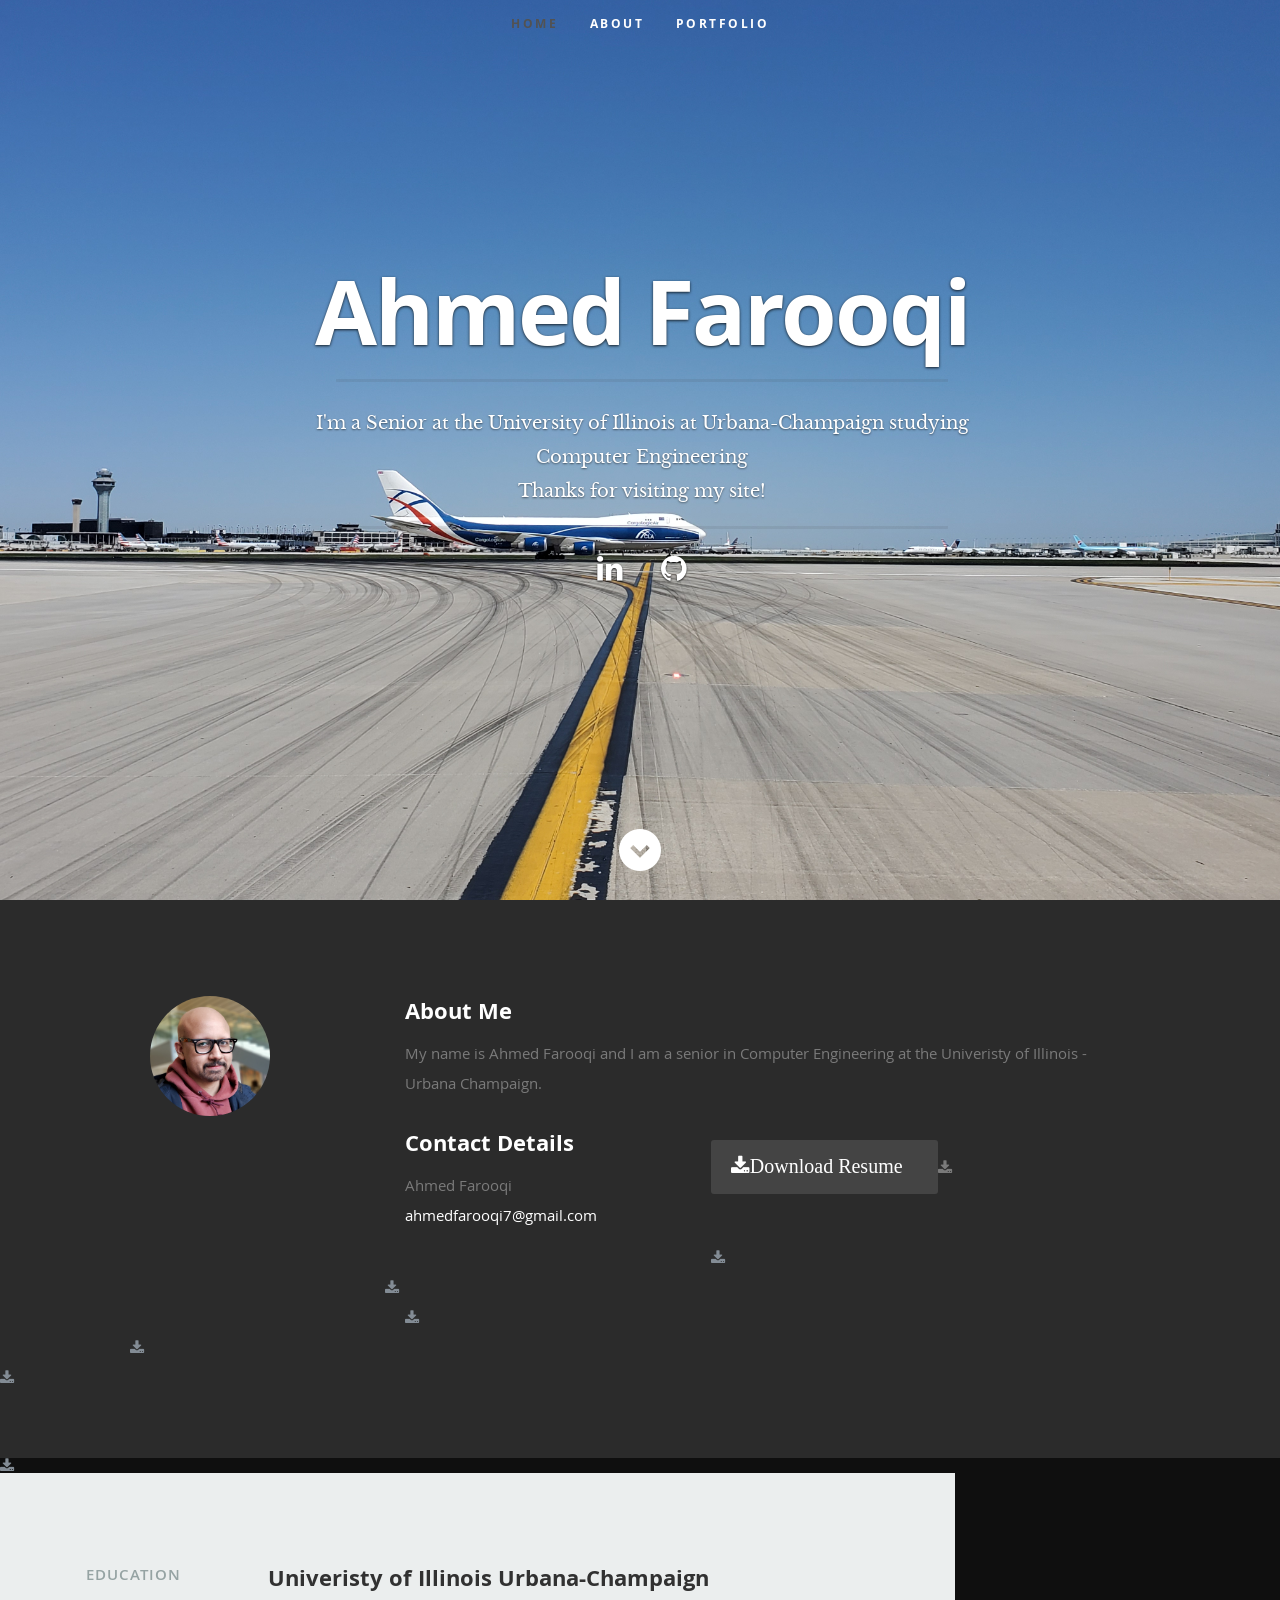
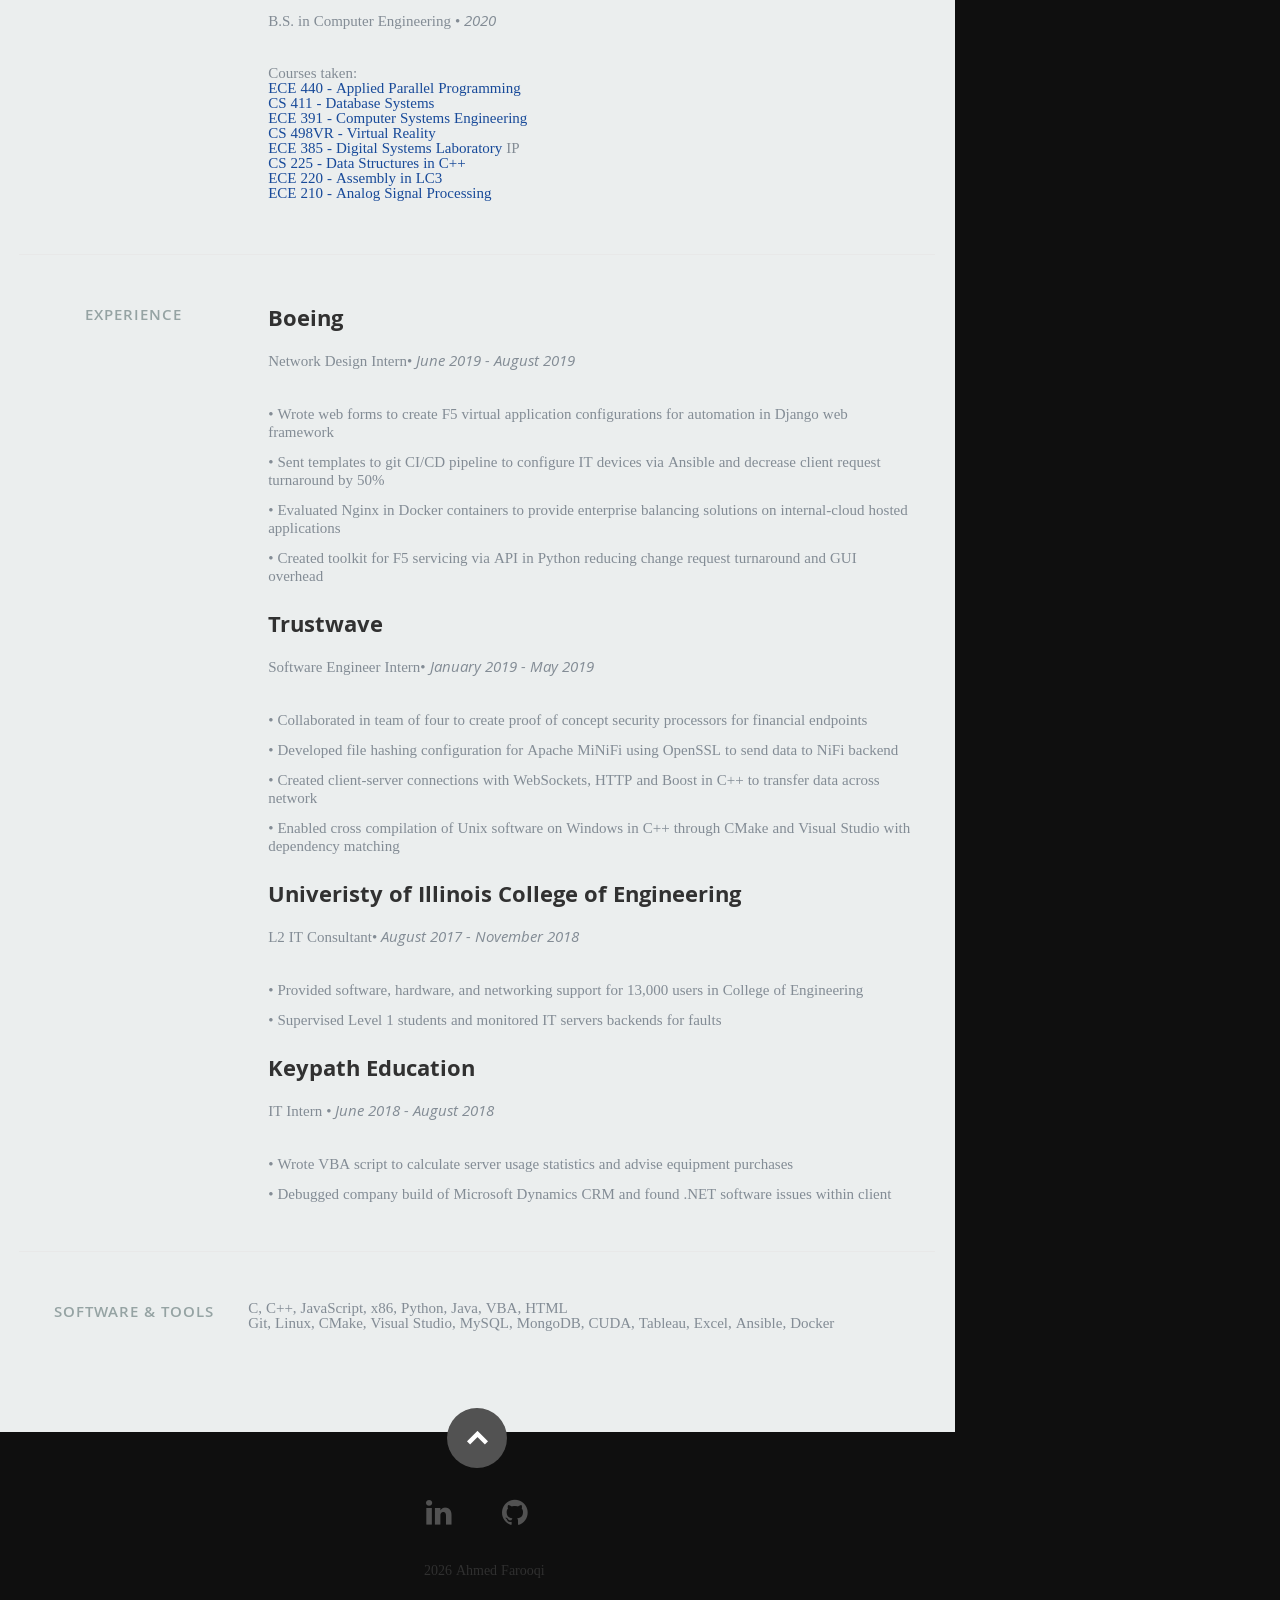
==== commit 4487904e: "update analytics" ====
--- a/index.html
+++ b/index.html
@@ -26,7 +26,32 @@
 
    <!-- Favicons
 	================================================== -->
-	<link rel="shortcut icon" href="favicon.png" >
+   <link rel="shortcut icon" href="favicon.png" >
+   
+   <!-- Google Analytics
+	================================================== -->
+   <script async src="https://www.googletagmanager.com/gtag/js?id=UA-117464616-1"></script>
+   <script>
+      window.dataLayer = window.dataLayer || [];
+      function gtag(){dataLayer.push(arguments);}
+      gtag('js', new Date());
+      gtag('config', 'UA-117464616-1');
+   </script>
+
+   <script>
+      /**
+      * Function that captures a click on an outbound link in Analytics.
+      * This function takes a valid URL string as an argument, and uses that URL string
+      * as the event label. Setting the transport method to 'beacon' lets the hit be sent
+      * using 'navigator.sendBeacon' in browser that support it.
+      */
+      var captureOutboundLink = function(url) {
+         ga('send', 'event', 'outbound', 'click', url, {
+         'transport': 'beacon',
+         'hitCallback': function(){document.location = url;}
+         });
+      }
+   </script>
 
 </head>
 
@@ -99,7 +124,8 @@
                </div>
                <div class="columns download">
                   <p>
-                     <a href="https://drive.google.com/file/d/1hiPog02T7A1E5aLdzuSCu6xrPN2ntre3/view?usp=sharing" target="_blank" class="button"><i class="fa fa-download"></i>Download Resume</a>
+                     <!-- <a href="https://drive.google.com/file/d/1TG463LygHeCszk4GZvWo2BQZe4X8JQbE/view?usp=sharing" target="_blank" class="button"><i class="fa fa-download"></i>Download Resume</a> -->
+                     <a href="https://drive.google.com/file/d/1TG463LygHeCszk4GZvWo2BQZe4X8JQbE/view?usp=sharing" target="_blank" class="button"><i class="fa fa-download" onclick="captureOutboundLink('https://drive.google.com/file/d/1TG463LygHeCszk4GZvWo2BQZe4X8JQbE/view?usp=sharing'); return false;">Download Resume</a>
                   </p>
                </div>
 			   </div>
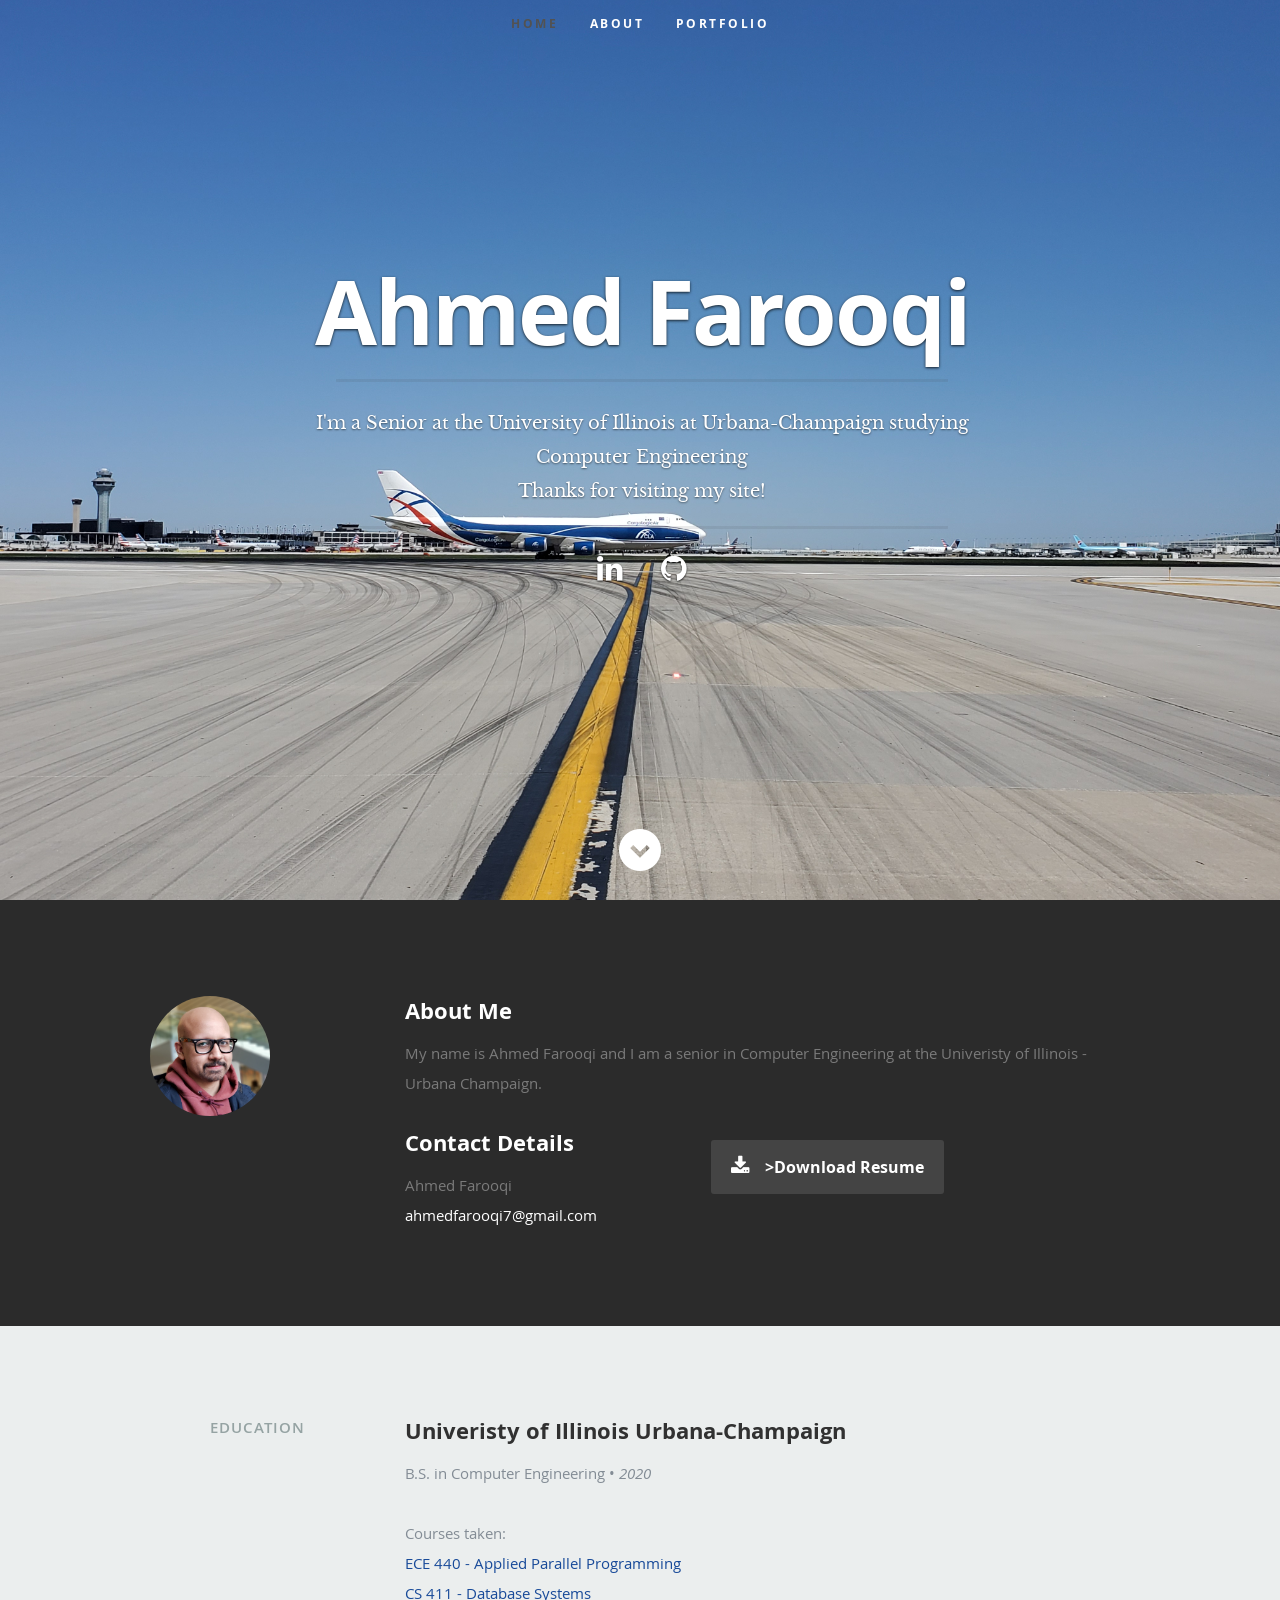
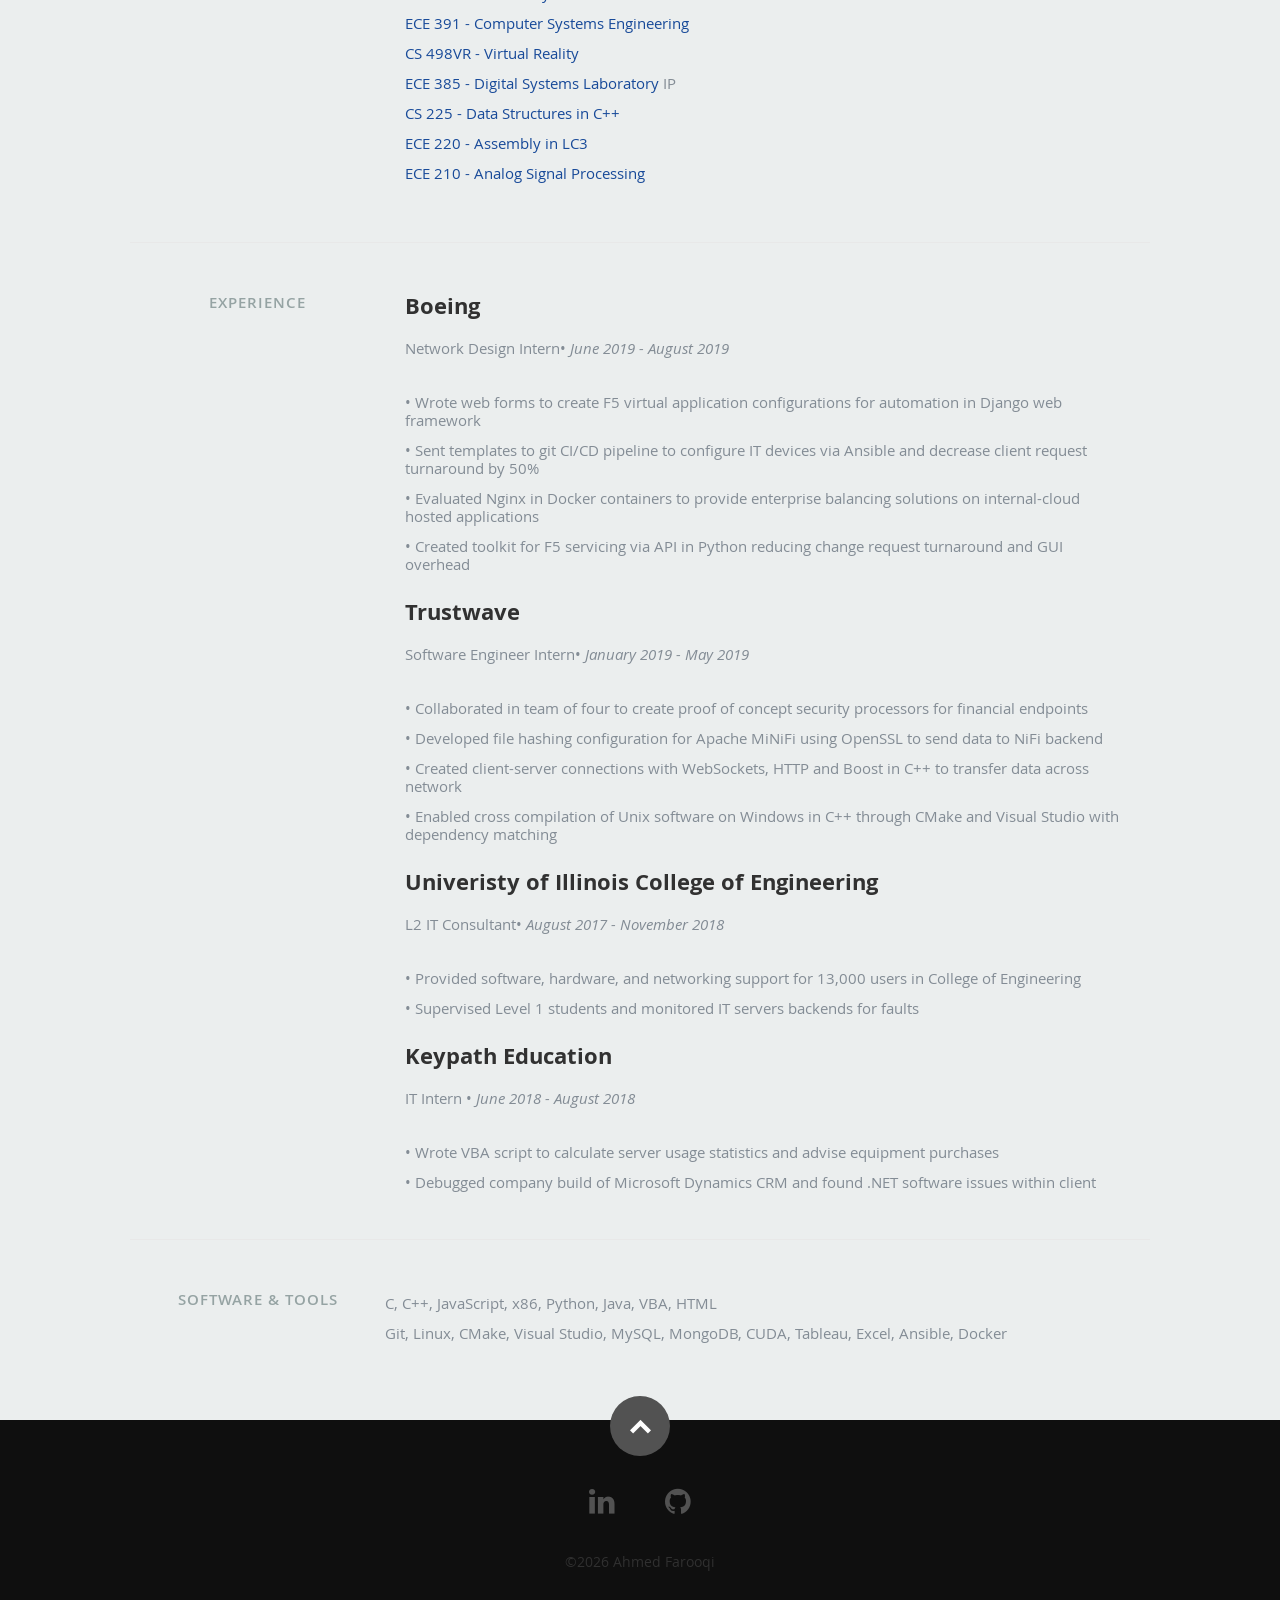
==== commit 6ab8a543: "update analytics2" ====
--- a/index.html
+++ b/index.html
@@ -39,12 +39,6 @@
    </script>
 
    <script>
-      /**
-      * Function that captures a click on an outbound link in Analytics.
-      * This function takes a valid URL string as an argument, and uses that URL string
-      * as the event label. Setting the transport method to 'beacon' lets the hit be sent
-      * using 'navigator.sendBeacon' in browser that support it.
-      */
       var captureOutboundLink = function(url) {
          ga('send', 'event', 'outbound', 'click', url, {
          'transport': 'beacon',
@@ -125,7 +119,7 @@
                <div class="columns download">
                   <p>
                      <!-- <a href="https://drive.google.com/file/d/1TG463LygHeCszk4GZvWo2BQZe4X8JQbE/view?usp=sharing" target="_blank" class="button"><i class="fa fa-download"></i>Download Resume</a> -->
-                     <a href="https://drive.google.com/file/d/1TG463LygHeCszk4GZvWo2BQZe4X8JQbE/view?usp=sharing" target="_blank" class="button"><i class="fa fa-download" onclick="captureOutboundLink('https://drive.google.com/file/d/1TG463LygHeCszk4GZvWo2BQZe4X8JQbE/view?usp=sharing'); return false;">Download Resume</a>
+                     <a href="https://drive.google.com/file/d/1TG463LygHeCszk4GZvWo2BQZe4X8JQbE/view?usp=sharing" target="_blank" class="button" onclick="captureOutboundLink('https://drive.google.com/file/d/1TG463LygHeCszk4GZvWo2BQZe4X8JQbE/view?usp=sharing'); return false;"><i class="fa fa-download"></i>>Download Resume</a>
                   </p>
                </div>
 			   </div>
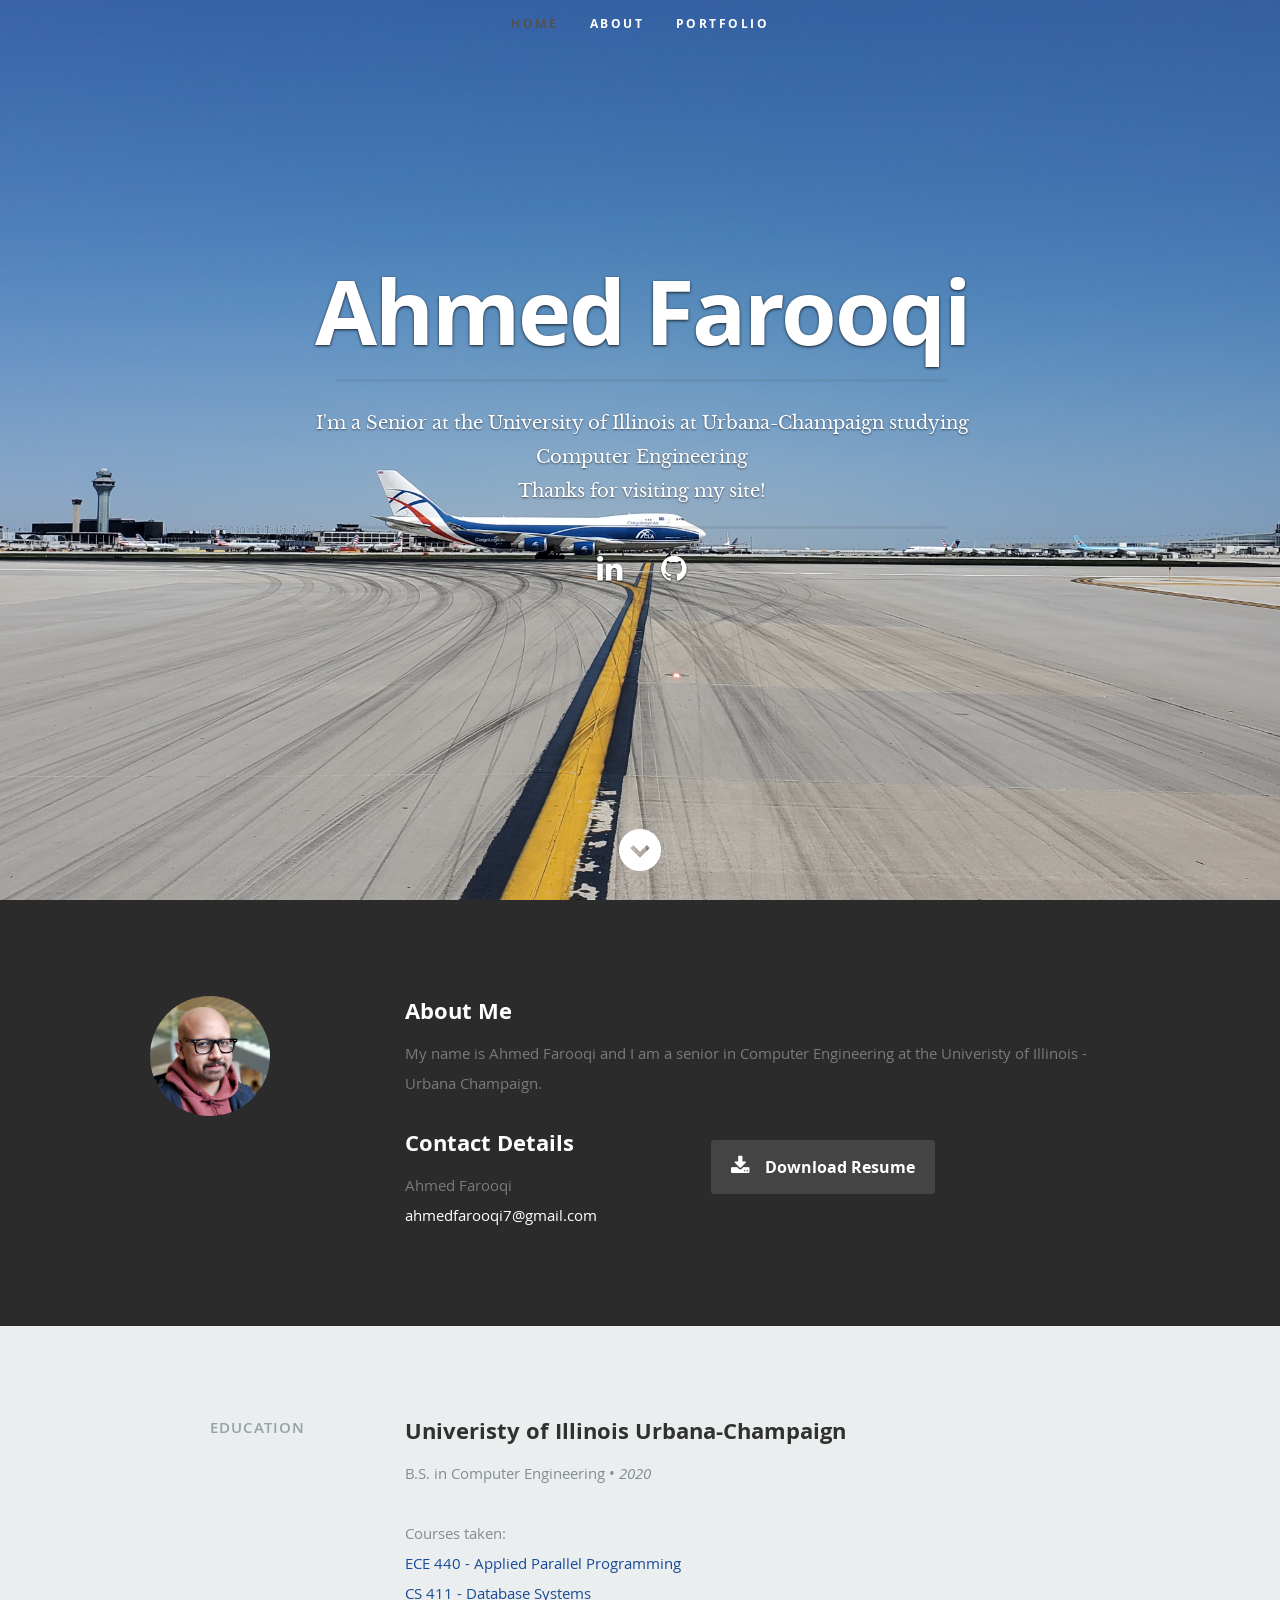
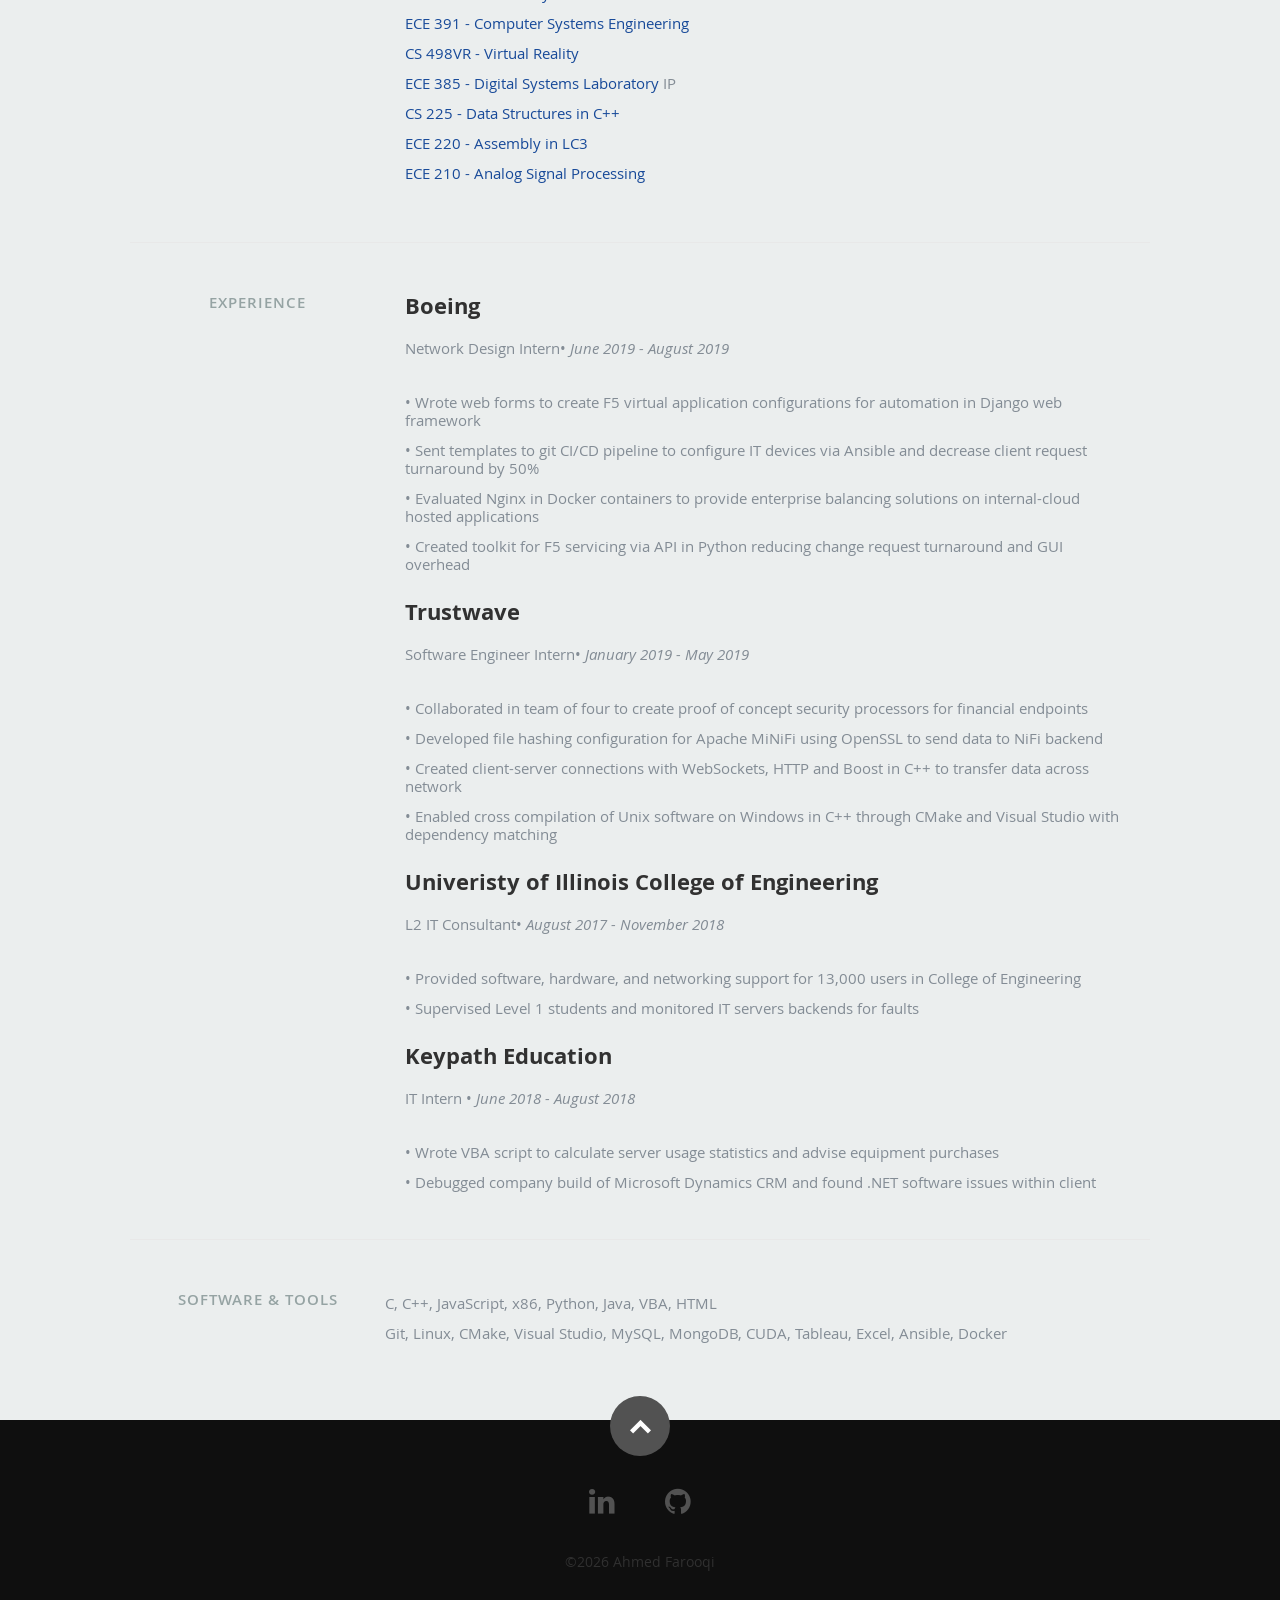
==== commit 62714f14: "misplaced >" ====
--- a/index.html
+++ b/index.html
@@ -119,7 +119,7 @@
                <div class="columns download">
                   <p>
                      <!-- <a href="https://drive.google.com/file/d/1TG463LygHeCszk4GZvWo2BQZe4X8JQbE/view?usp=sharing" target="_blank" class="button"><i class="fa fa-download"></i>Download Resume</a> -->
-                     <a href="https://drive.google.com/file/d/1TG463LygHeCszk4GZvWo2BQZe4X8JQbE/view?usp=sharing" target="_blank" class="button" onclick="captureOutboundLink('https://drive.google.com/file/d/1TG463LygHeCszk4GZvWo2BQZe4X8JQbE/view?usp=sharing'); return false;"><i class="fa fa-download"></i>>Download Resume</a>
+                     <a href="https://drive.google.com/file/d/1TG463LygHeCszk4GZvWo2BQZe4X8JQbE/view?usp=sharing" target="_blank" class="button" onclick="captureOutboundLink('https://drive.google.com/file/d/1TG463LygHeCszk4GZvWo2BQZe4X8JQbE/view?usp=sharing'); return false;"><i class="fa fa-download"></i>Download Resume</a>
                   </p>
                </div>
 			   </div>
